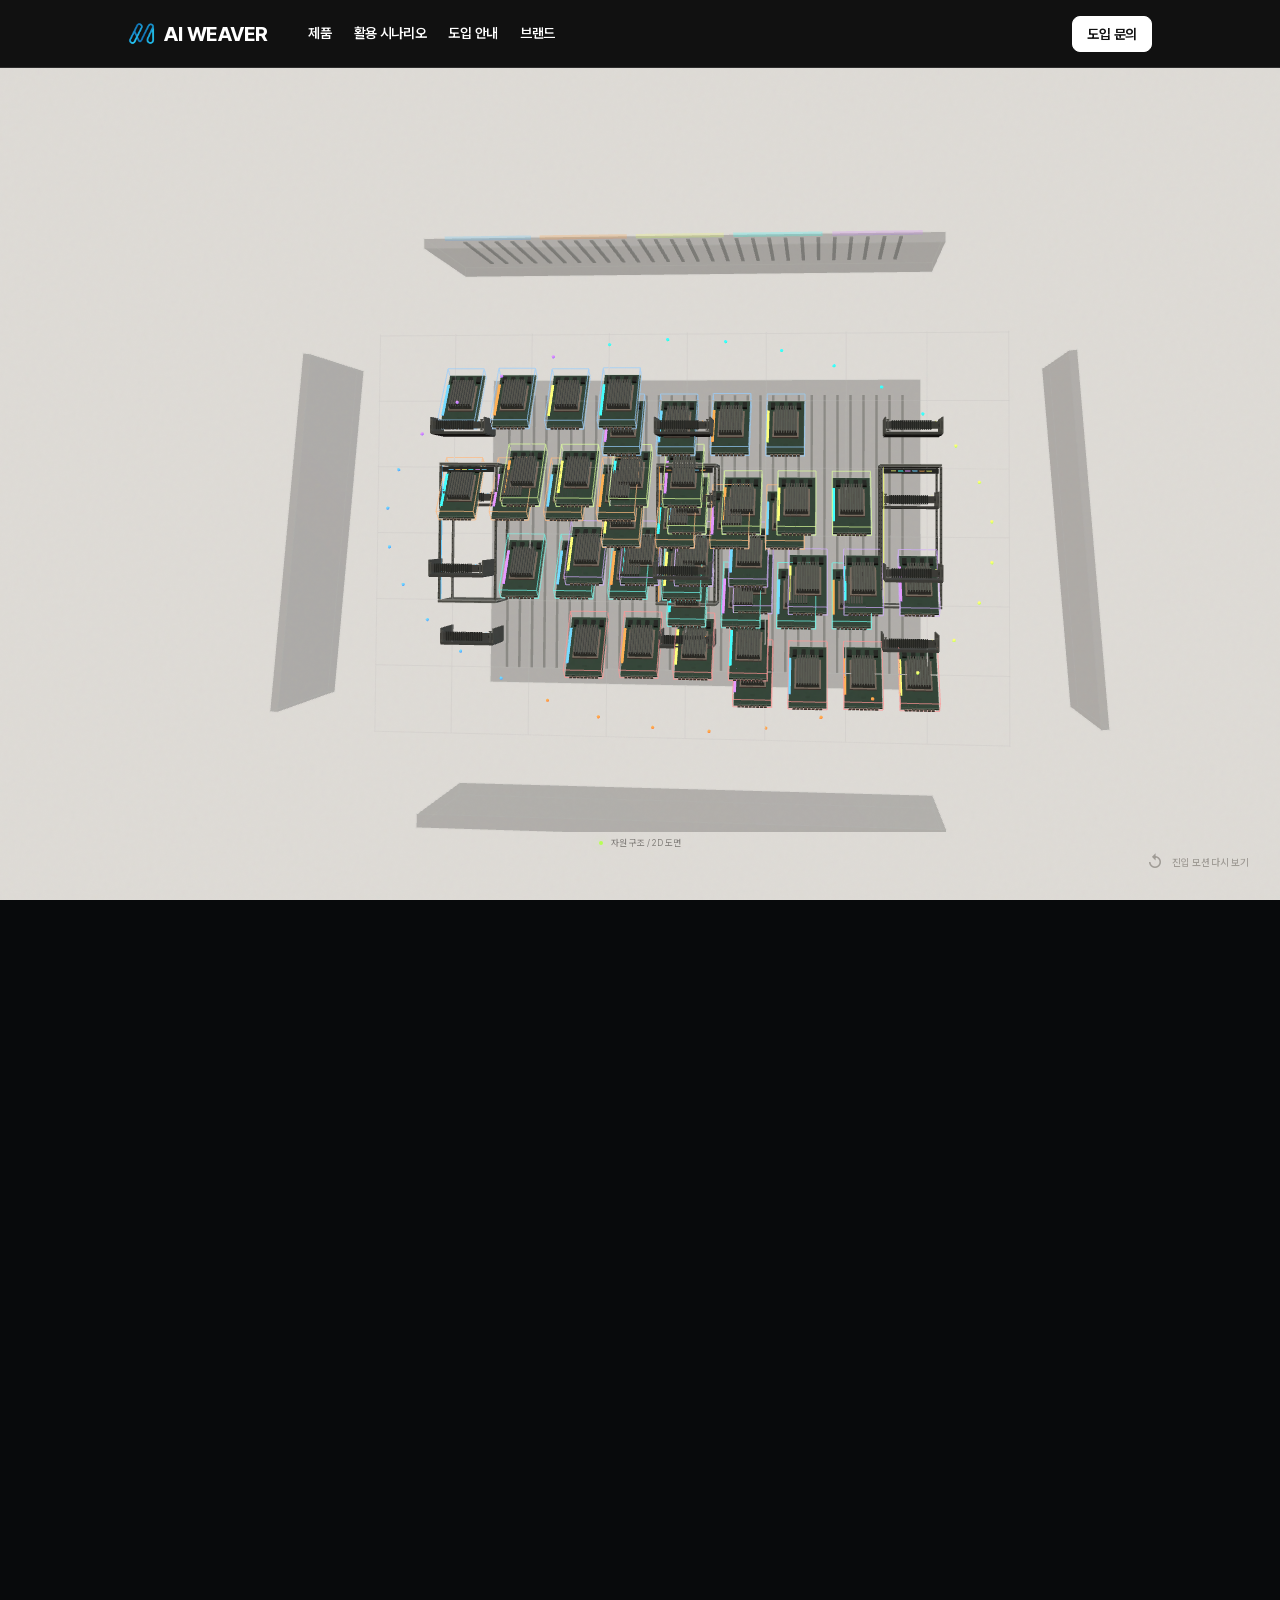
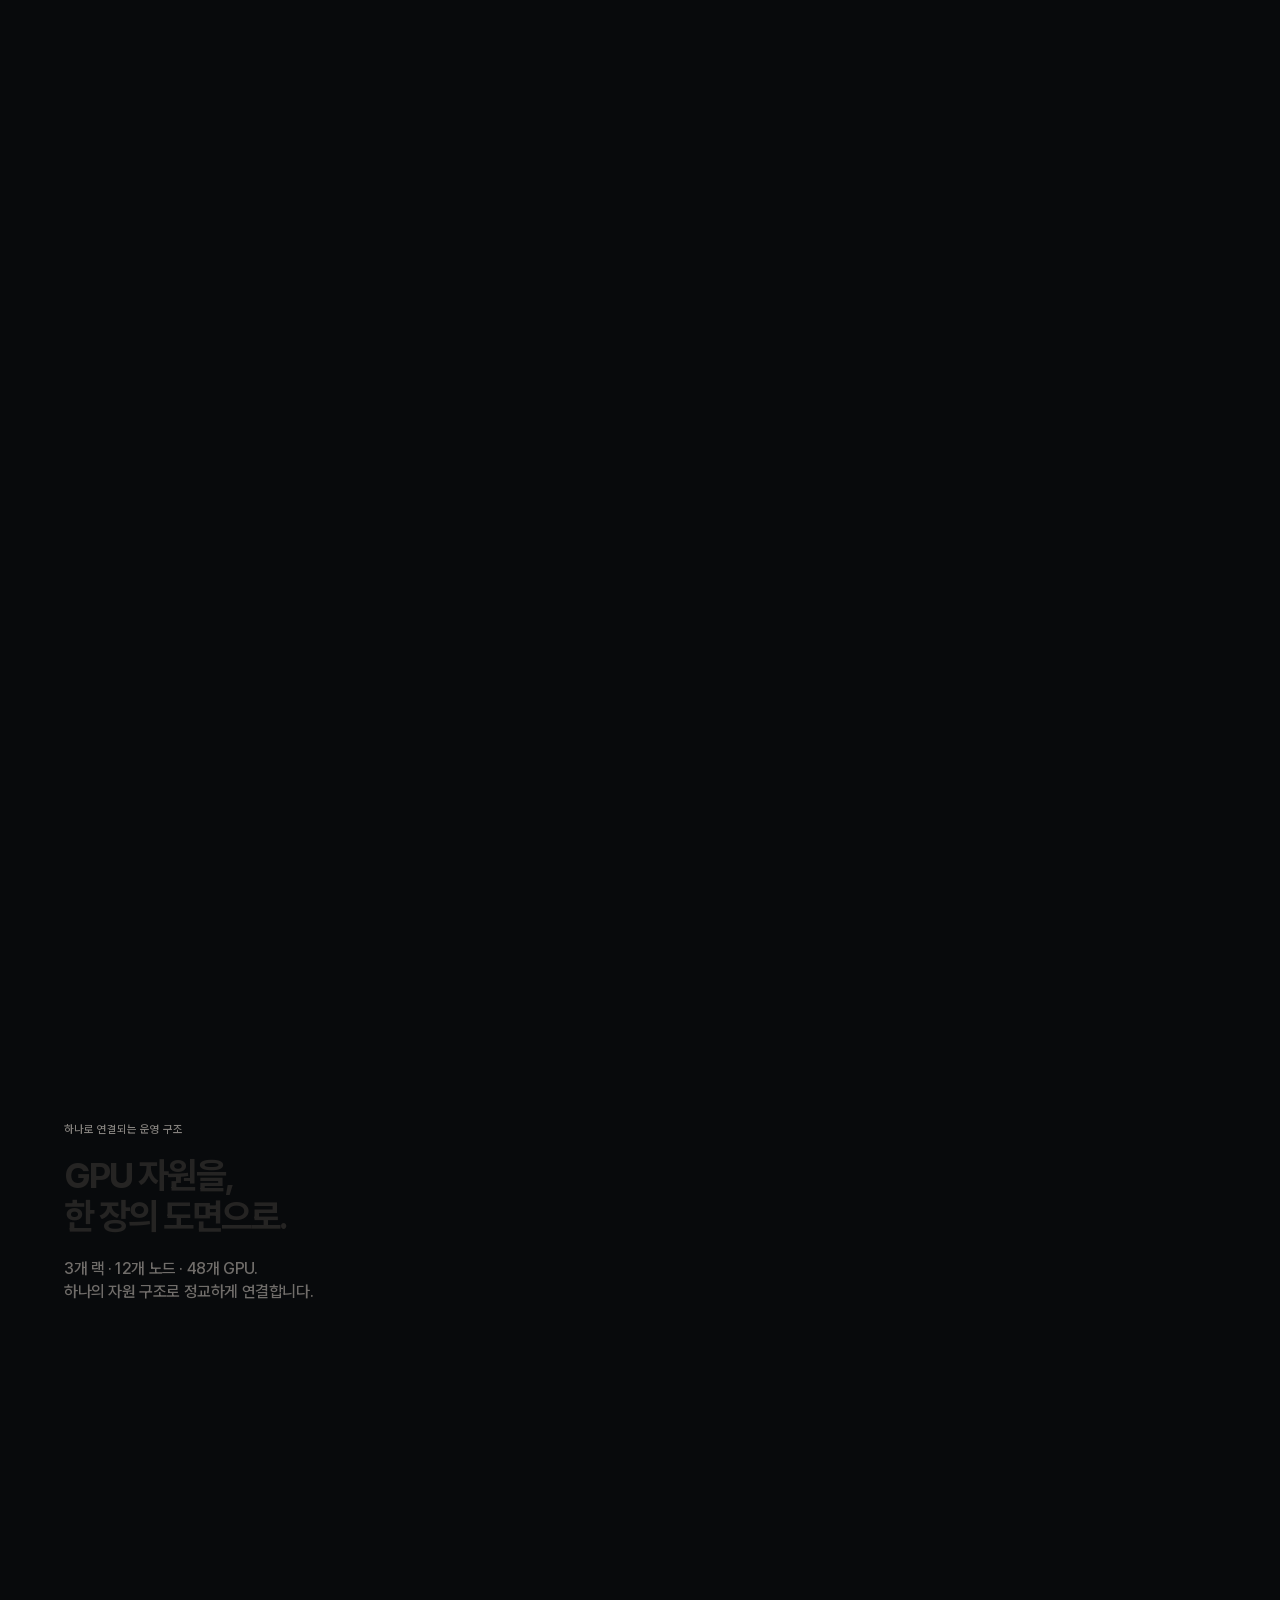
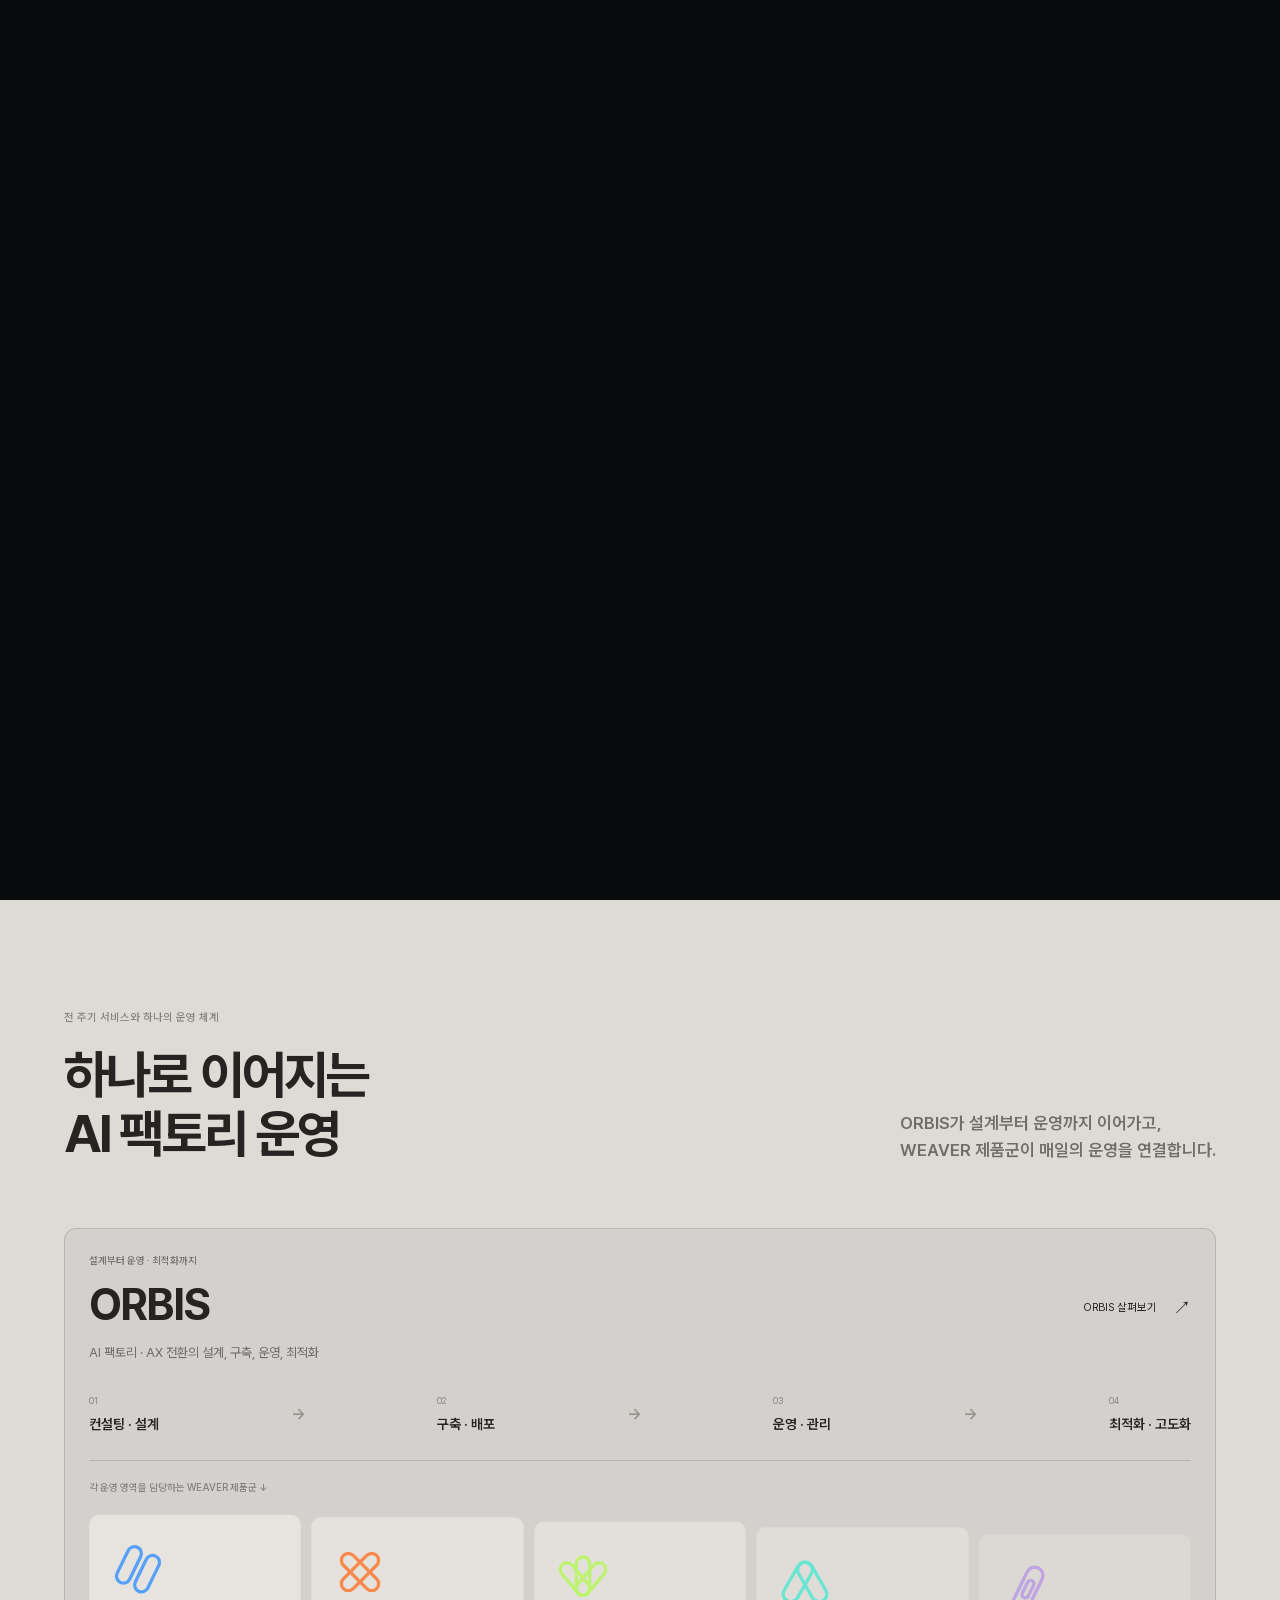
==== index.html @ bcd90579 "Add adoption guidance and site-wide navigation Add preparation questions, four adoption review stage" ====
<!doctype html>
<!-- SPDX-FileCopyrightText: 2026 MUST AI WEAVER contributors
     SPDX-License-Identifier: Apache-2.0 -->
<html lang="ko">
<head>
<meta charset="utf-8"><meta name="viewport" content="width=device-width,initial-scale=1">
<meta name="theme-color" content="#252423">
<title>AI WEAVER — AI 팩토리의 운영을 하나로</title>
<meta name="description" content="랙에서 GPU까지. ORBIS의 전 주기 서비스와 자원, 관제, 비용, 자동화, 보안을 연결하는 AI WEAVER의 인터랙티브 콘셉트.">
<link rel="icon" href="[data-uri]" type="image/svg+xml">

<style>
/* SPDX-FileCopyrightText: 2026 MUST AI WEAVER contributors
 * SPDX-License-Identifier: Apache-2.0 */
@font-face{font-family:Pretendard;src:url([data-uri]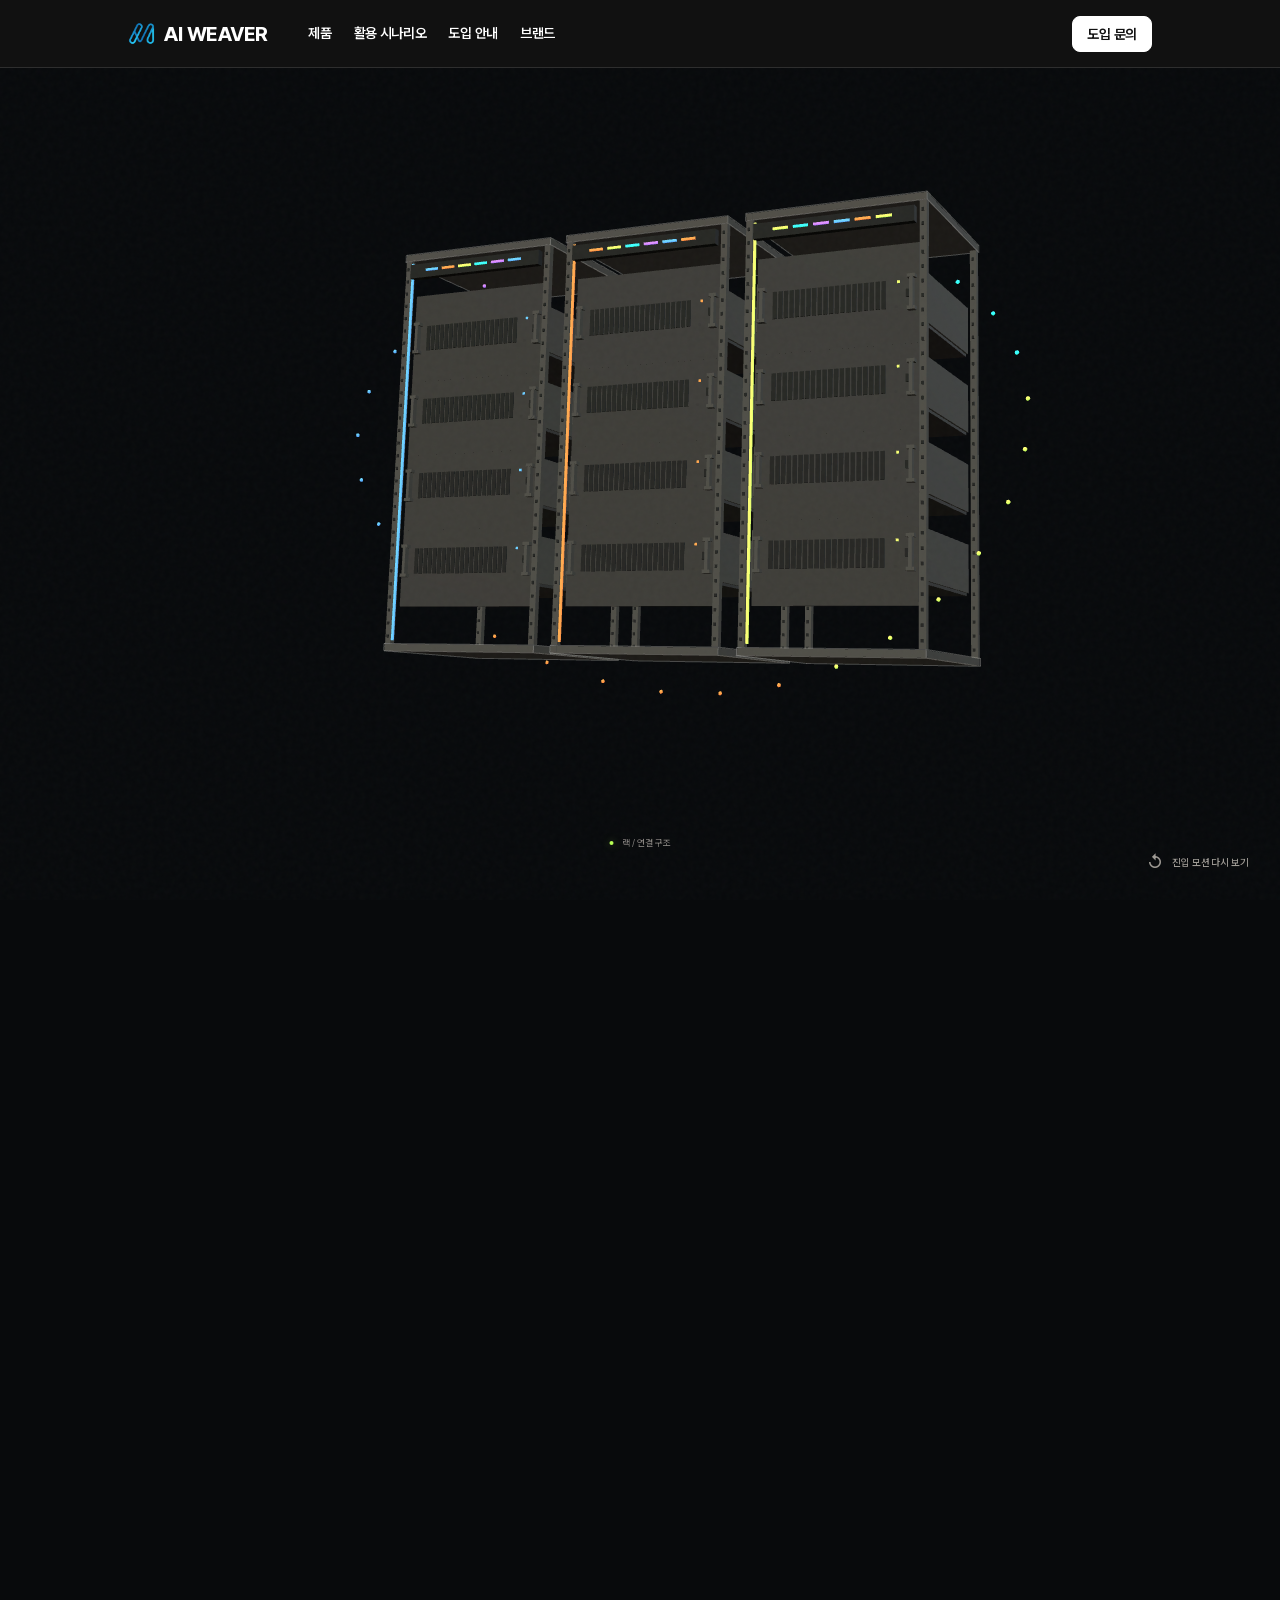
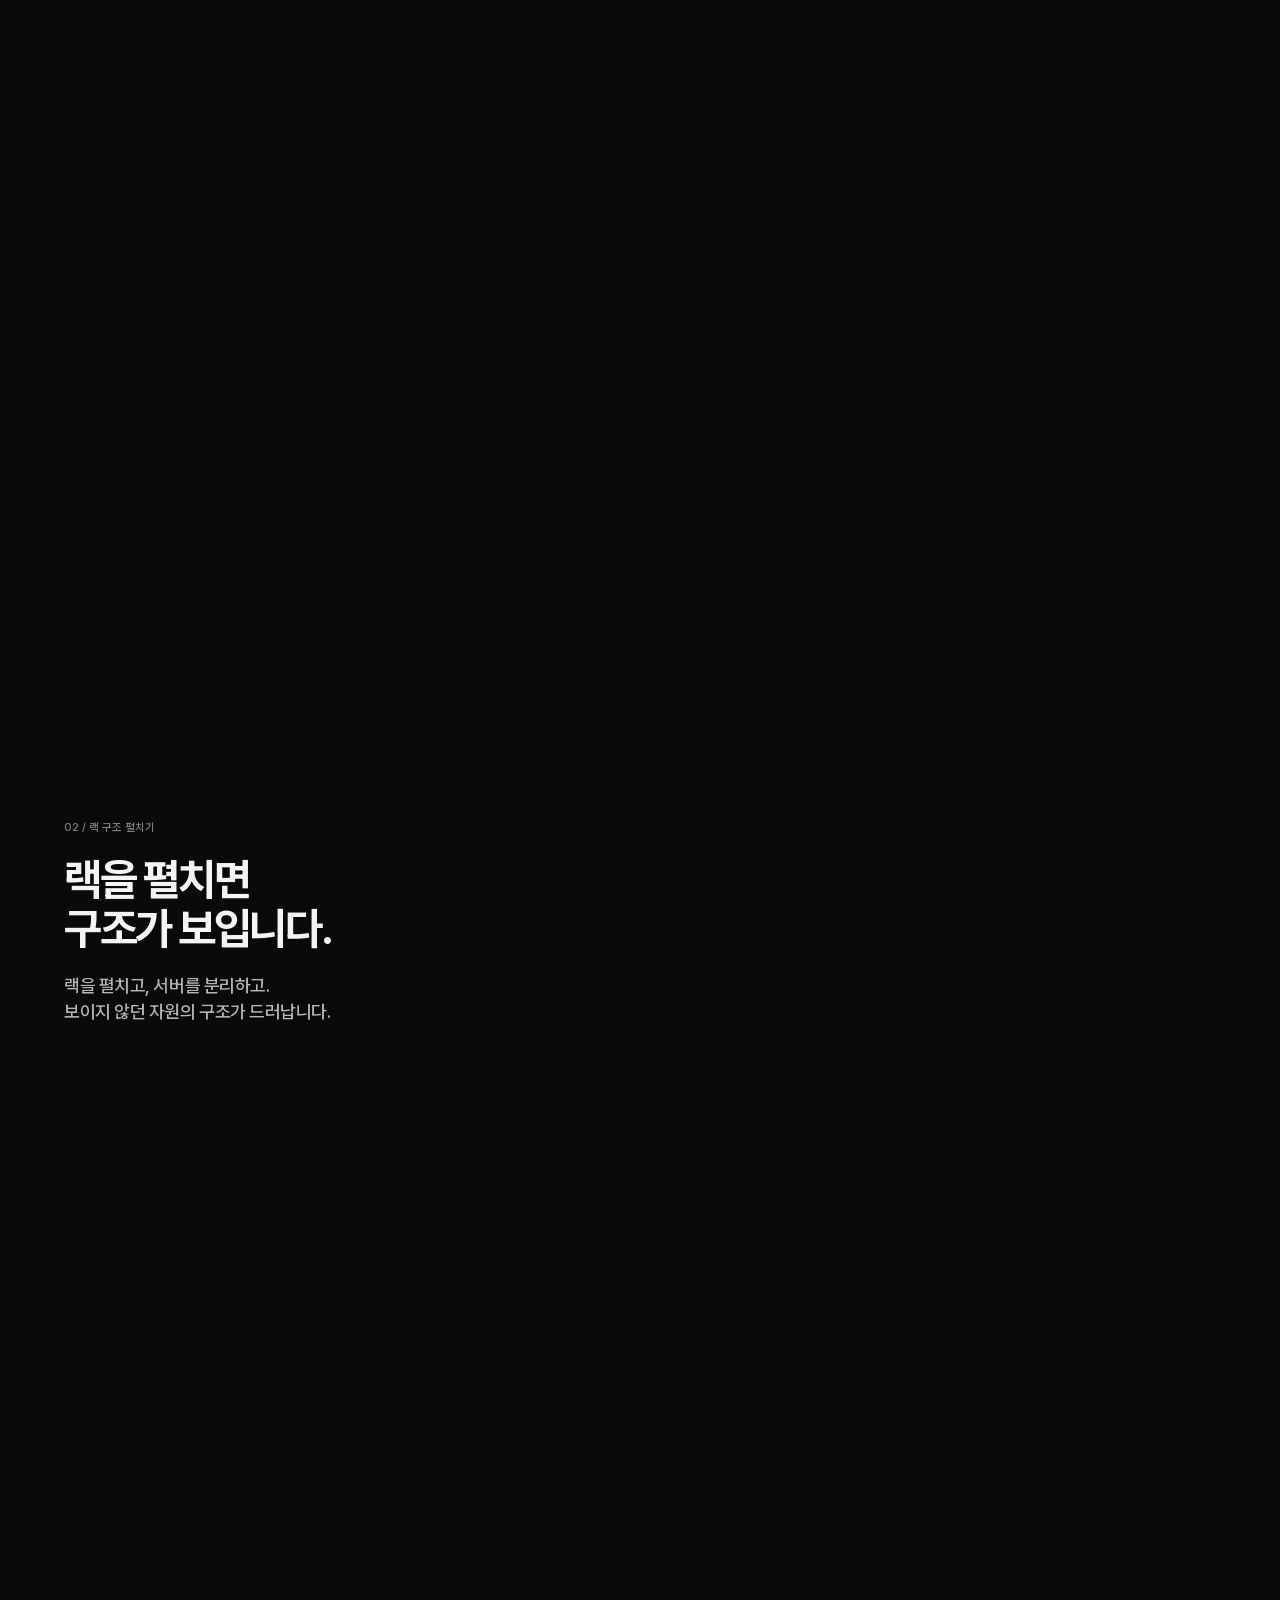
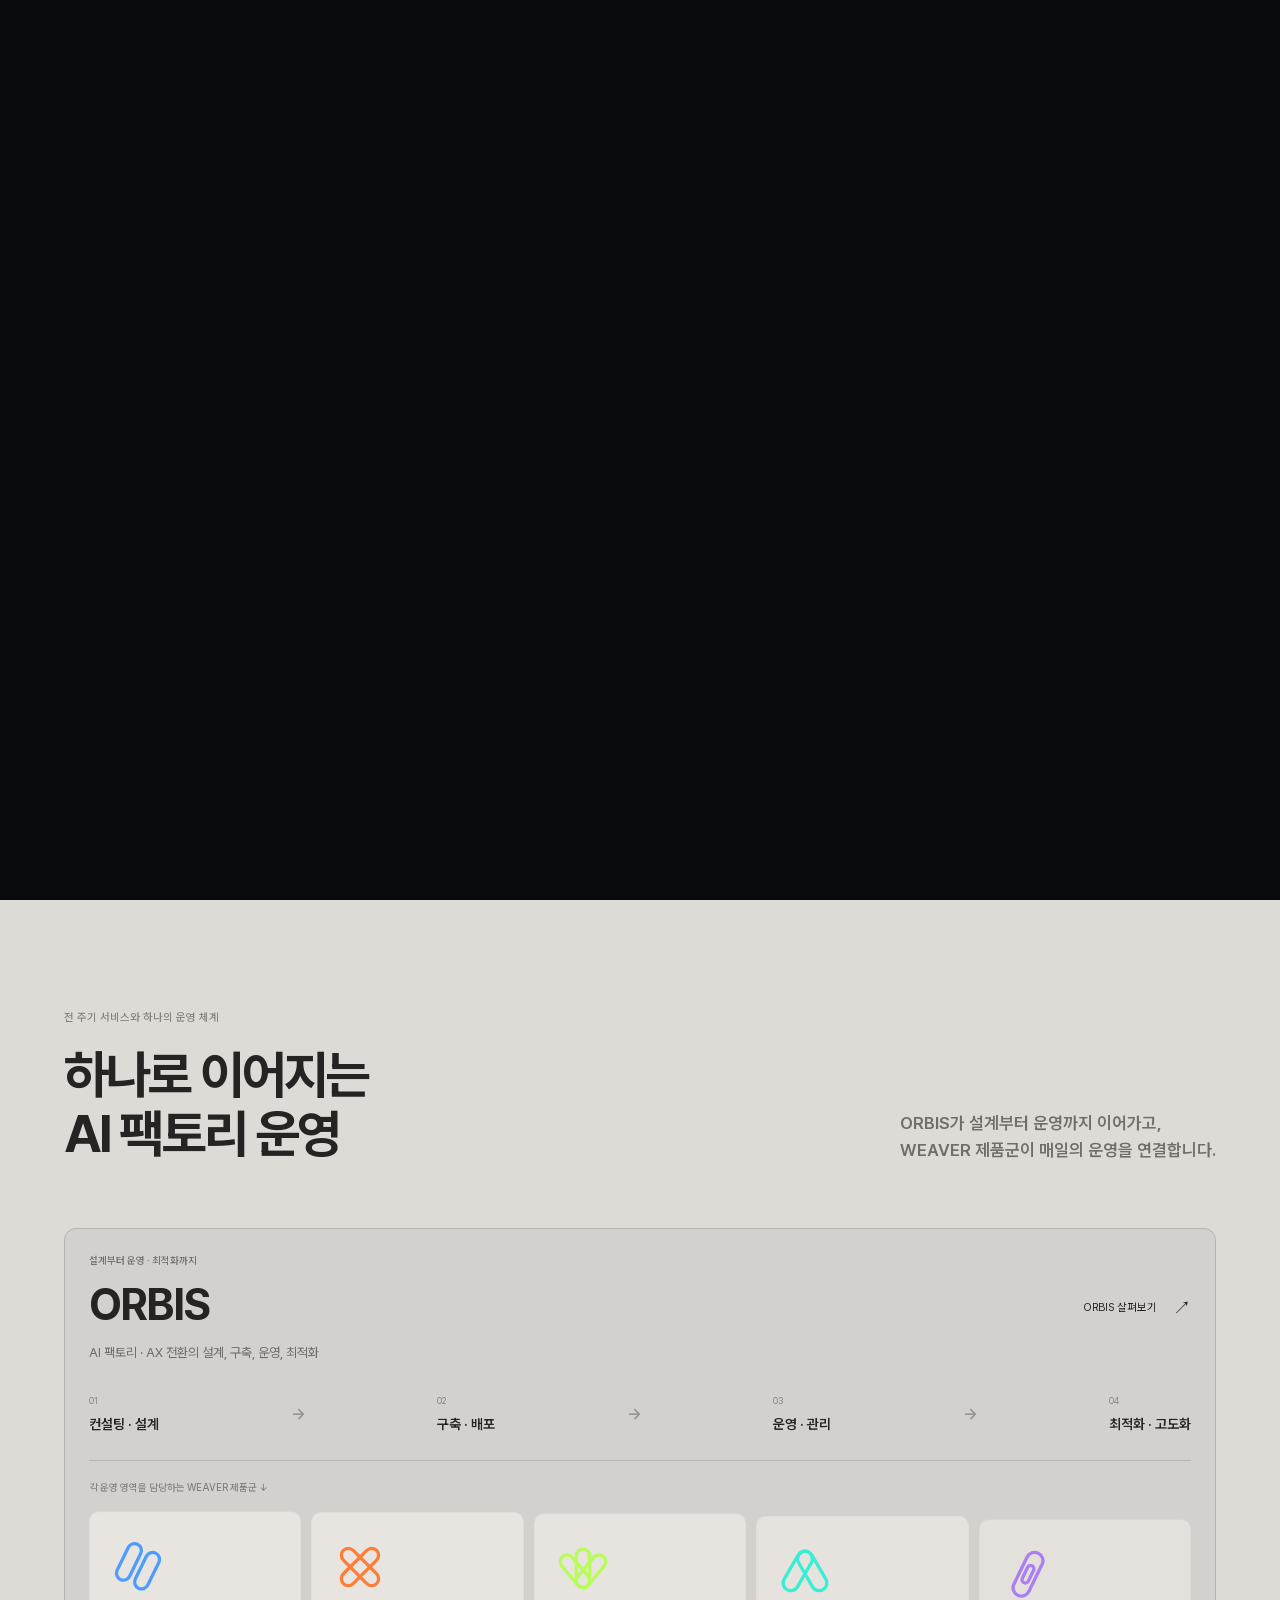
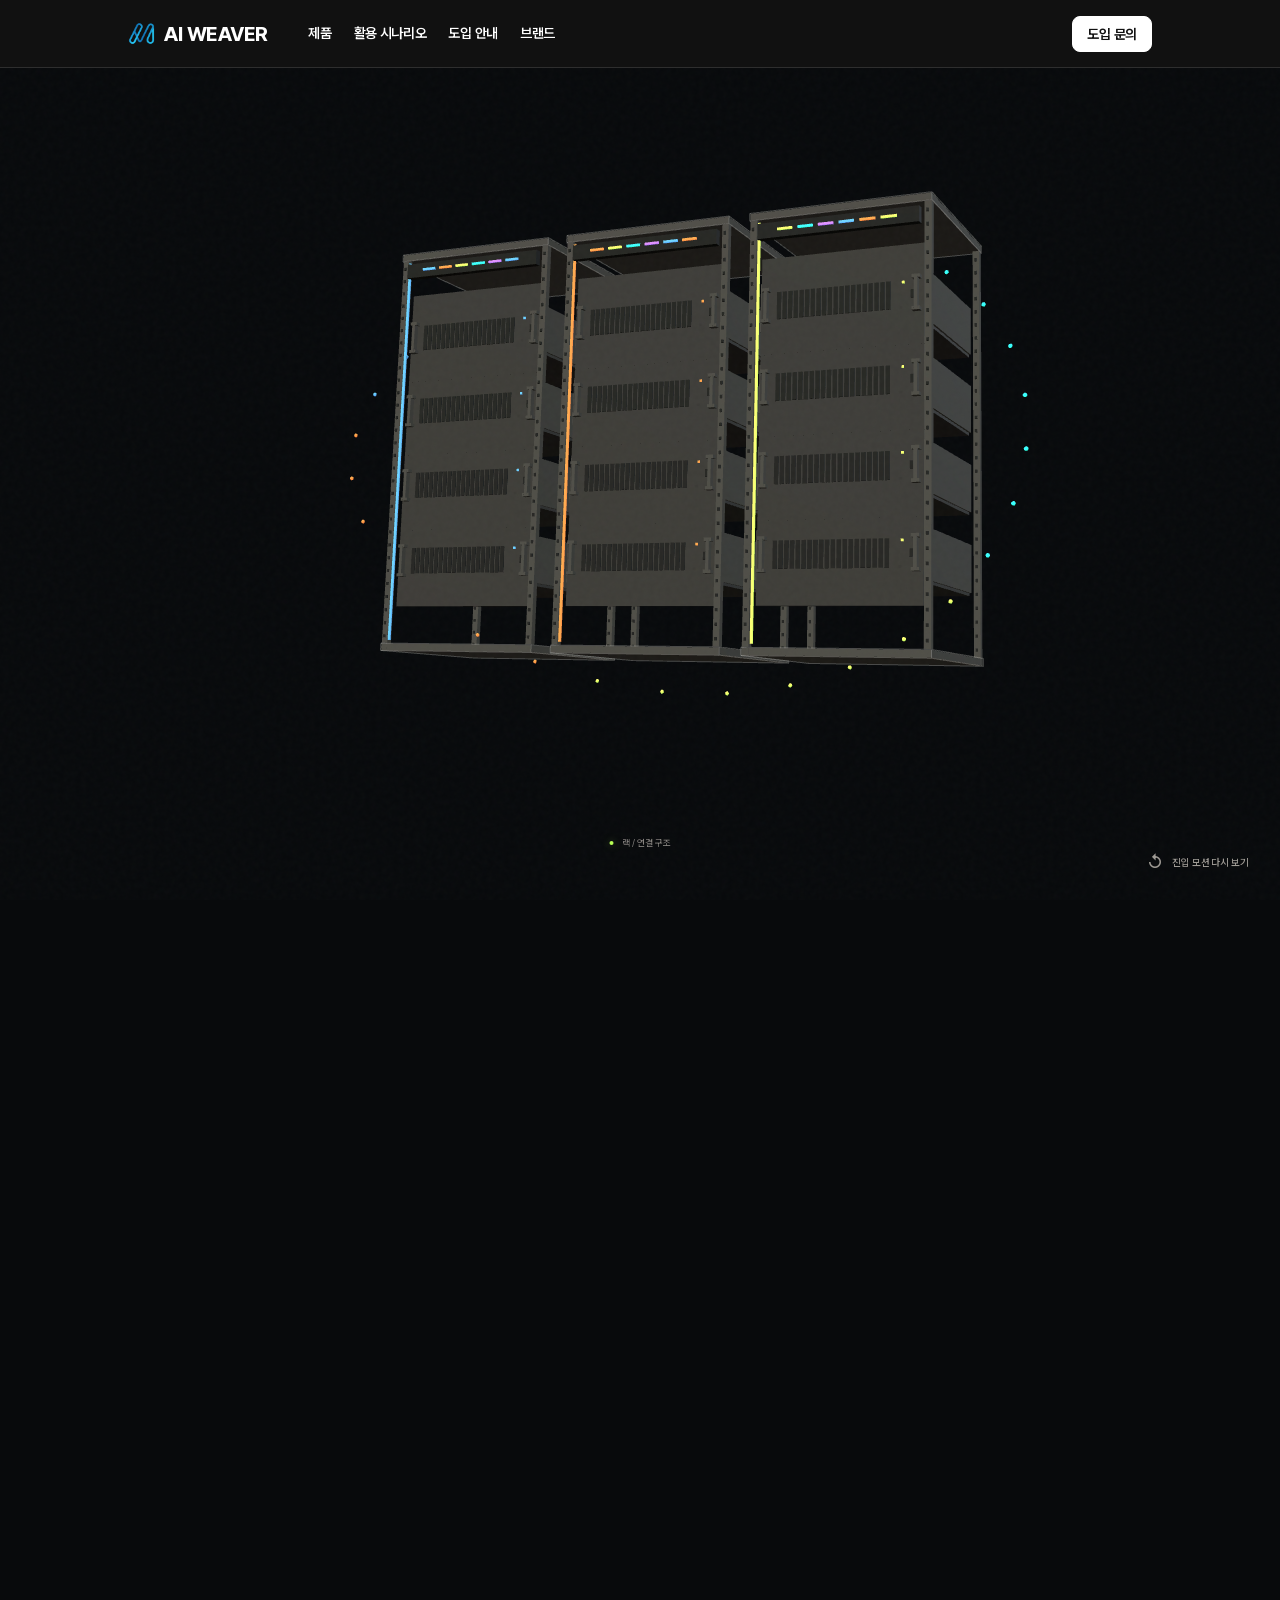
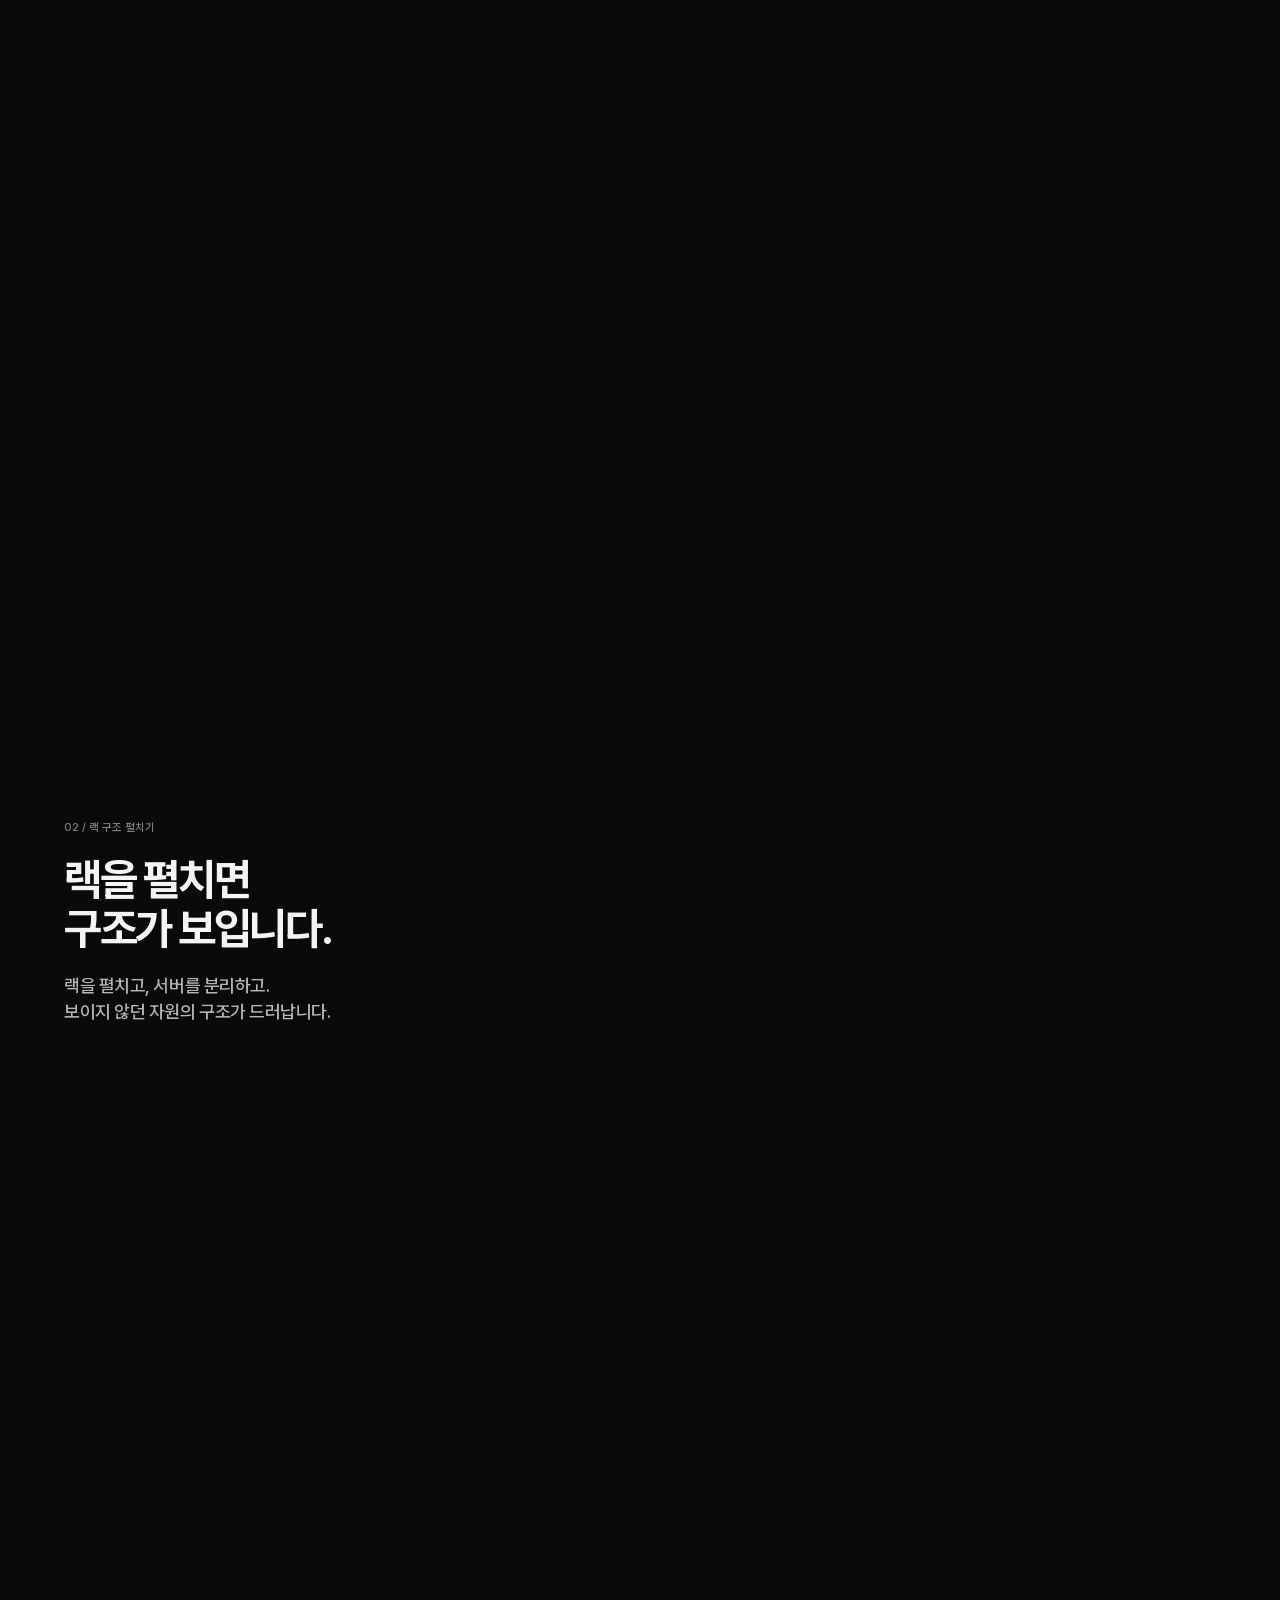
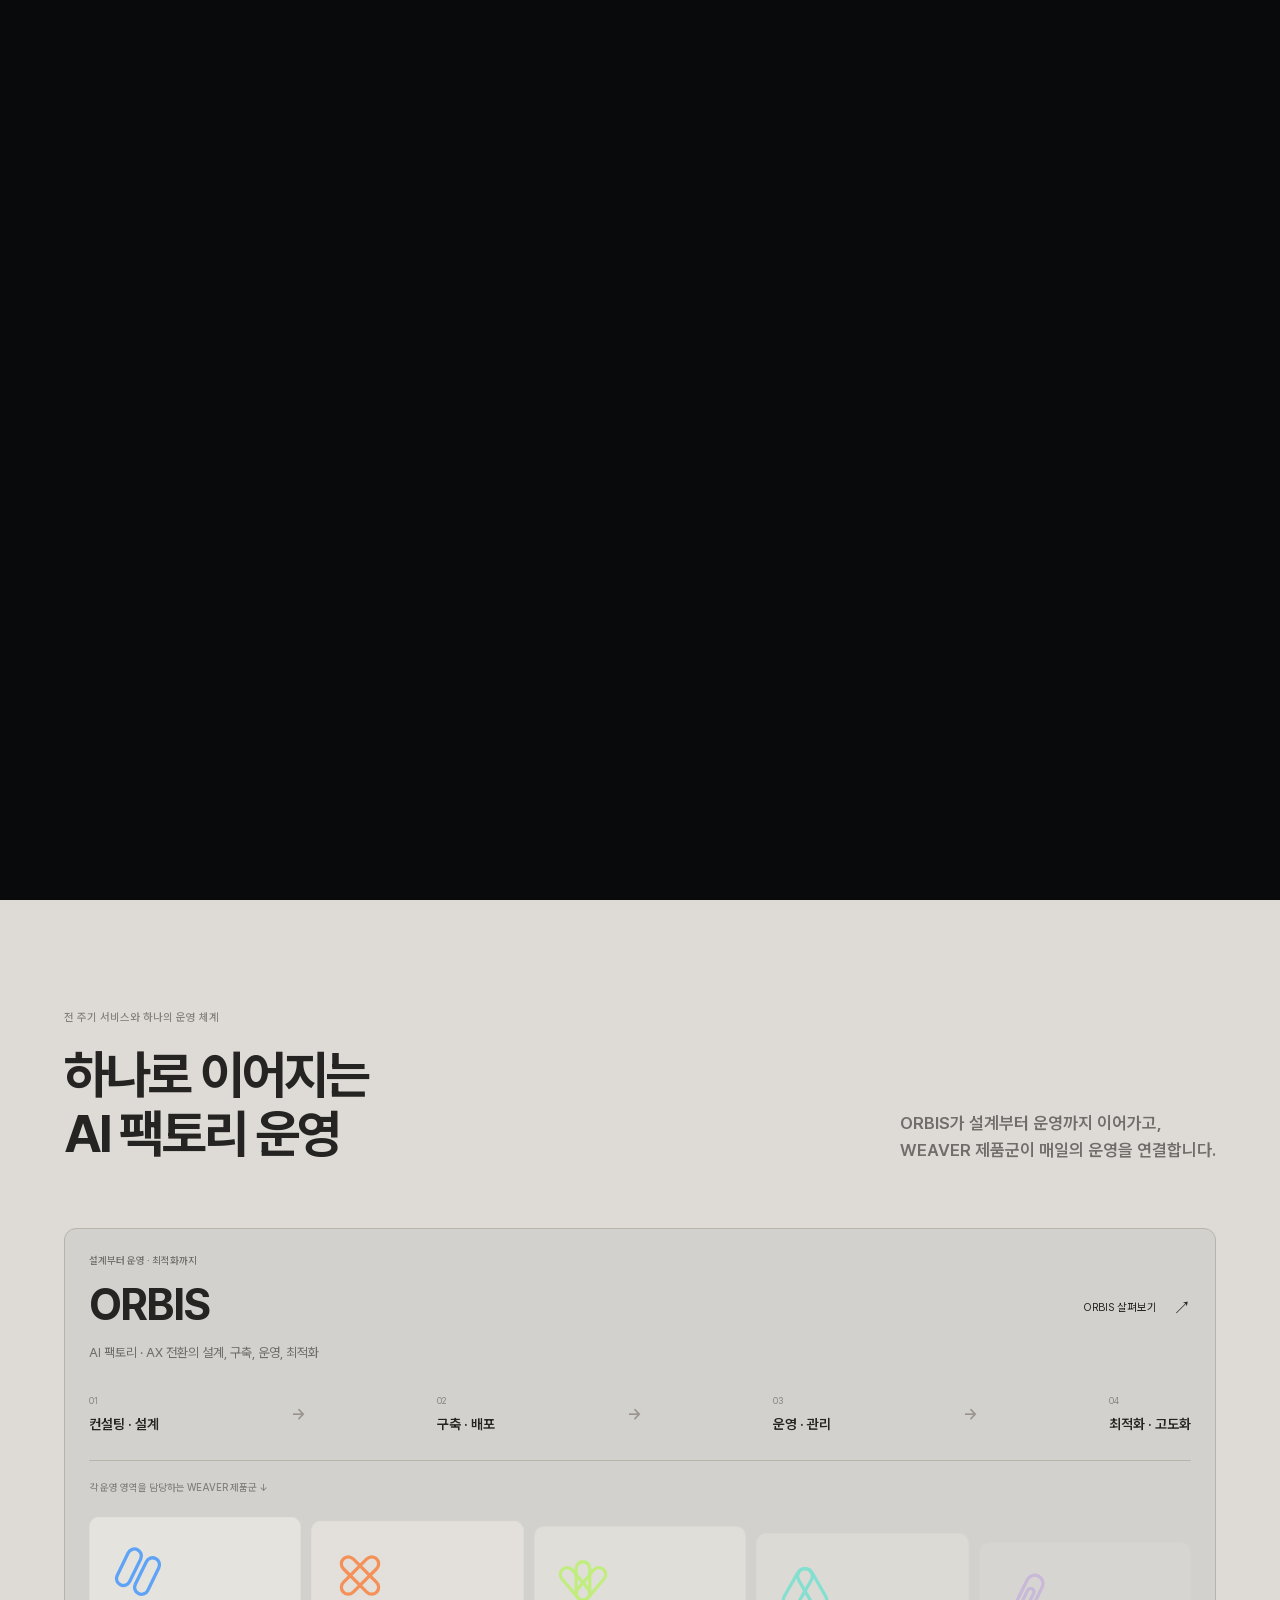
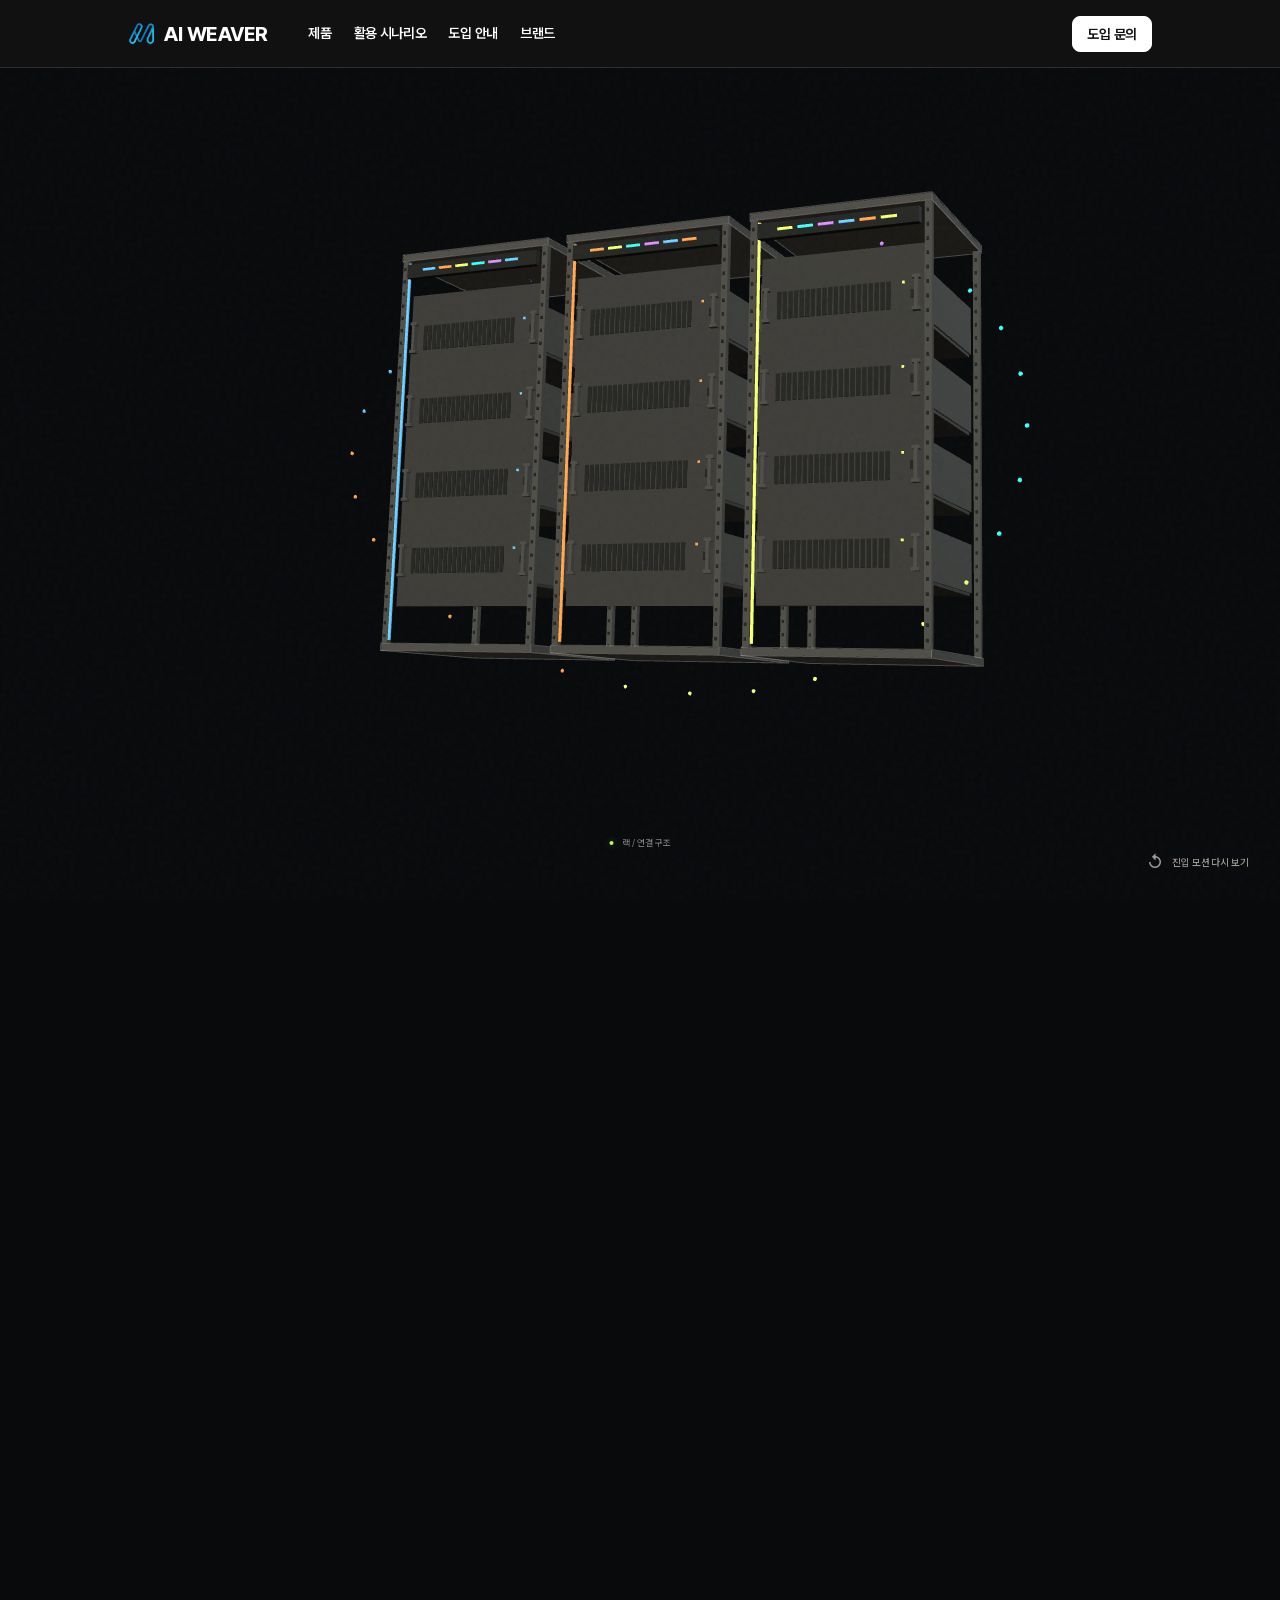
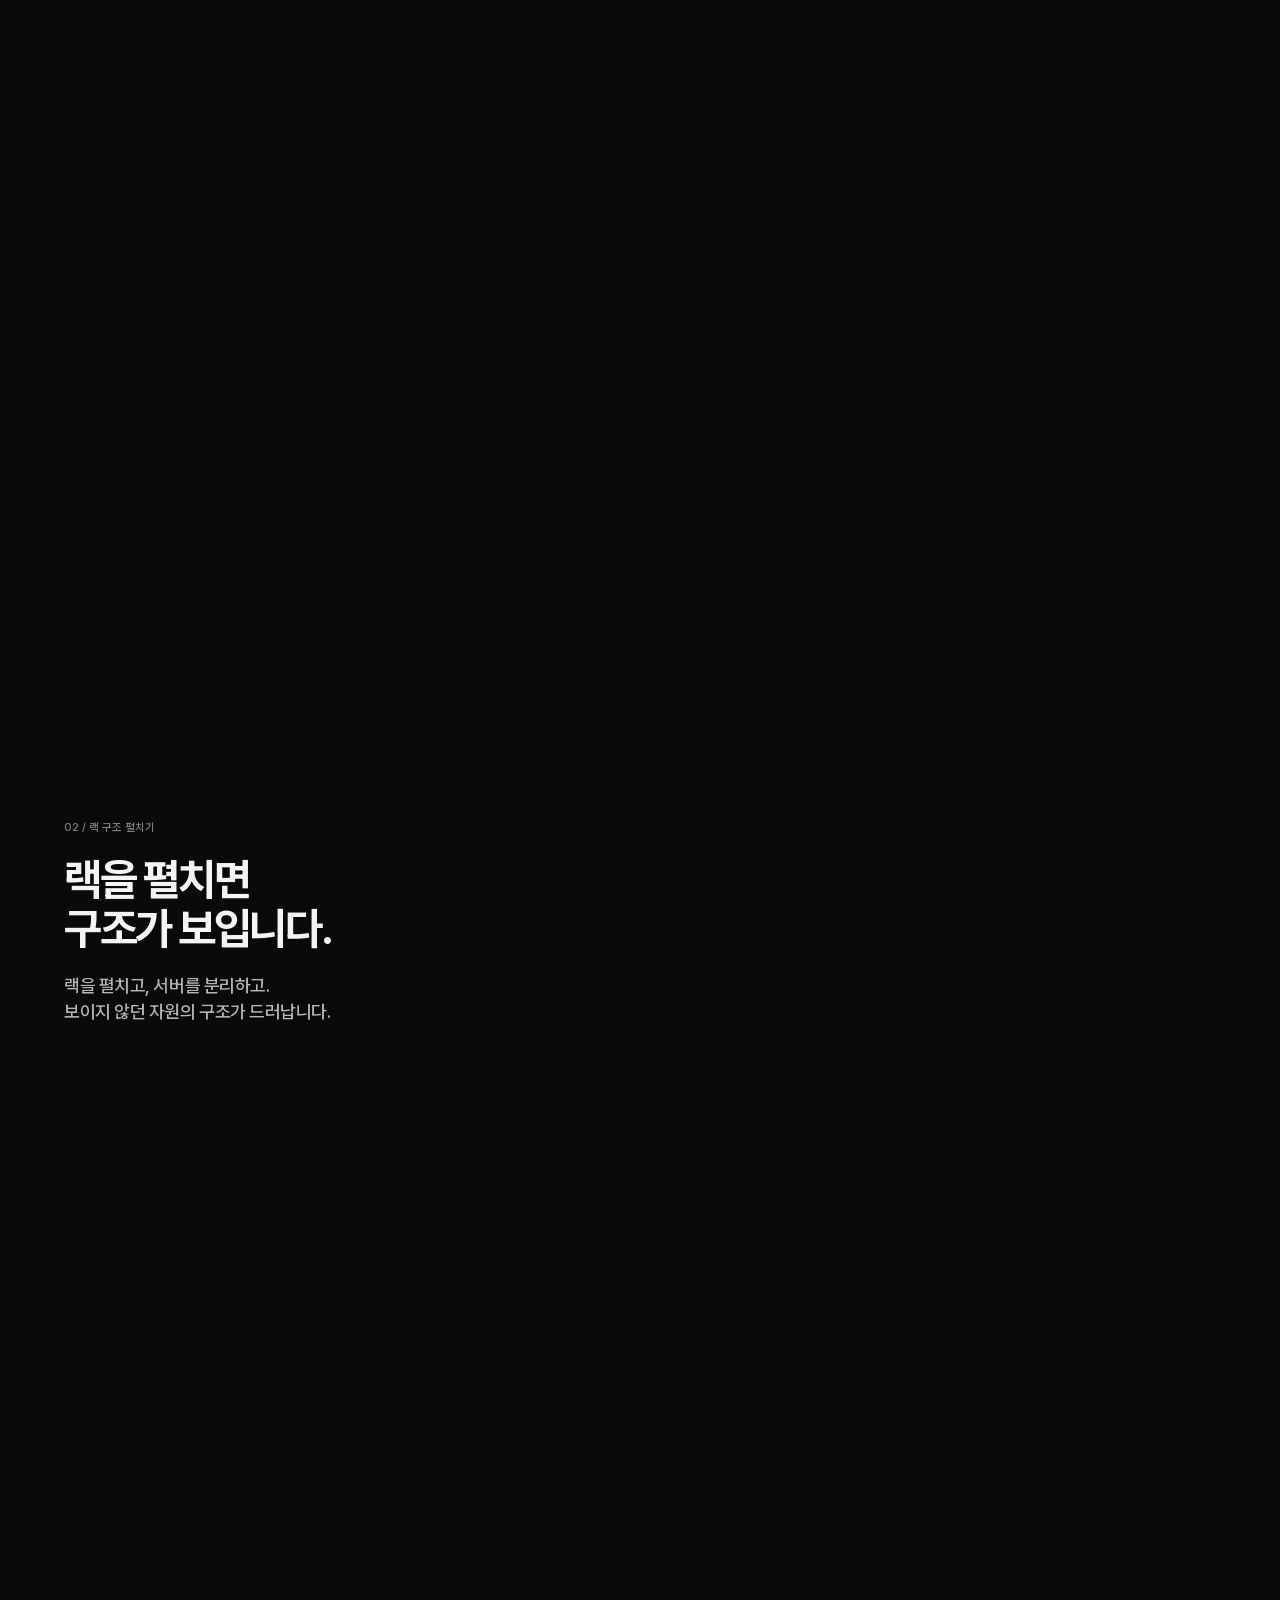
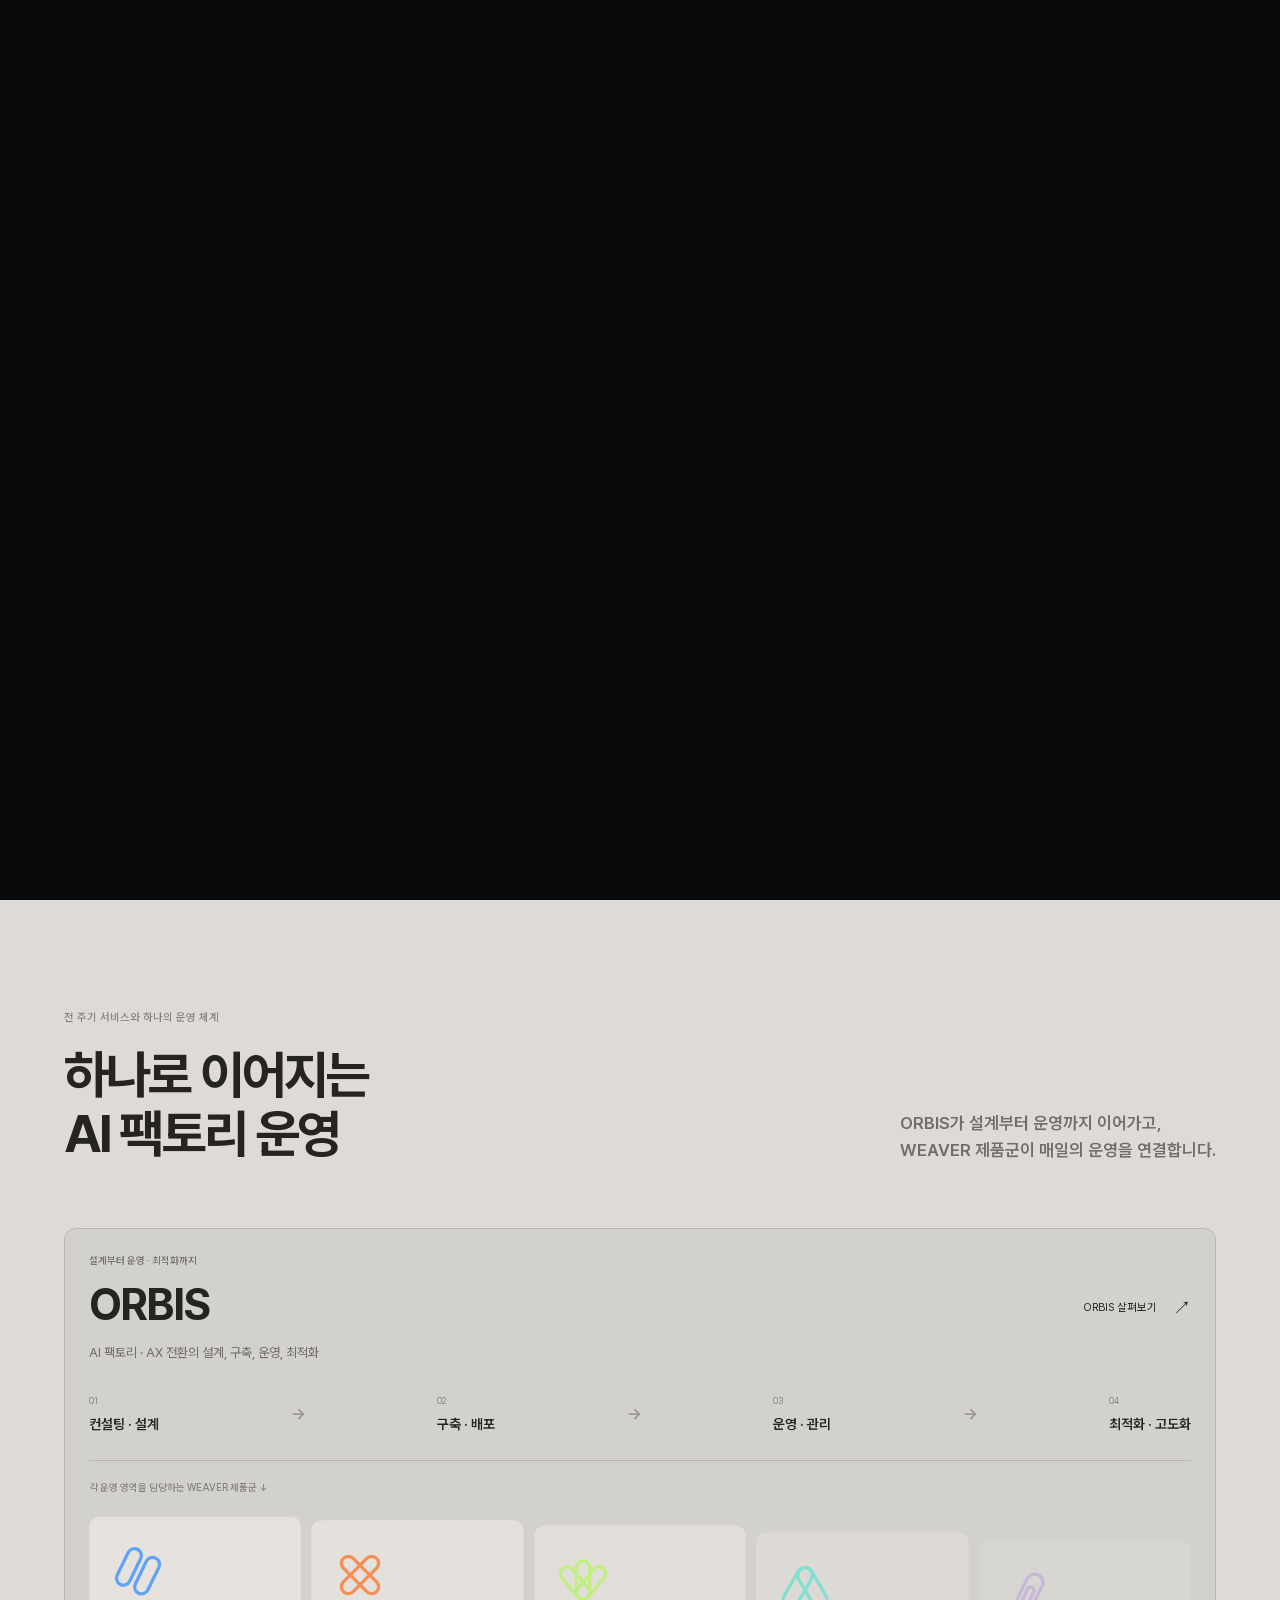
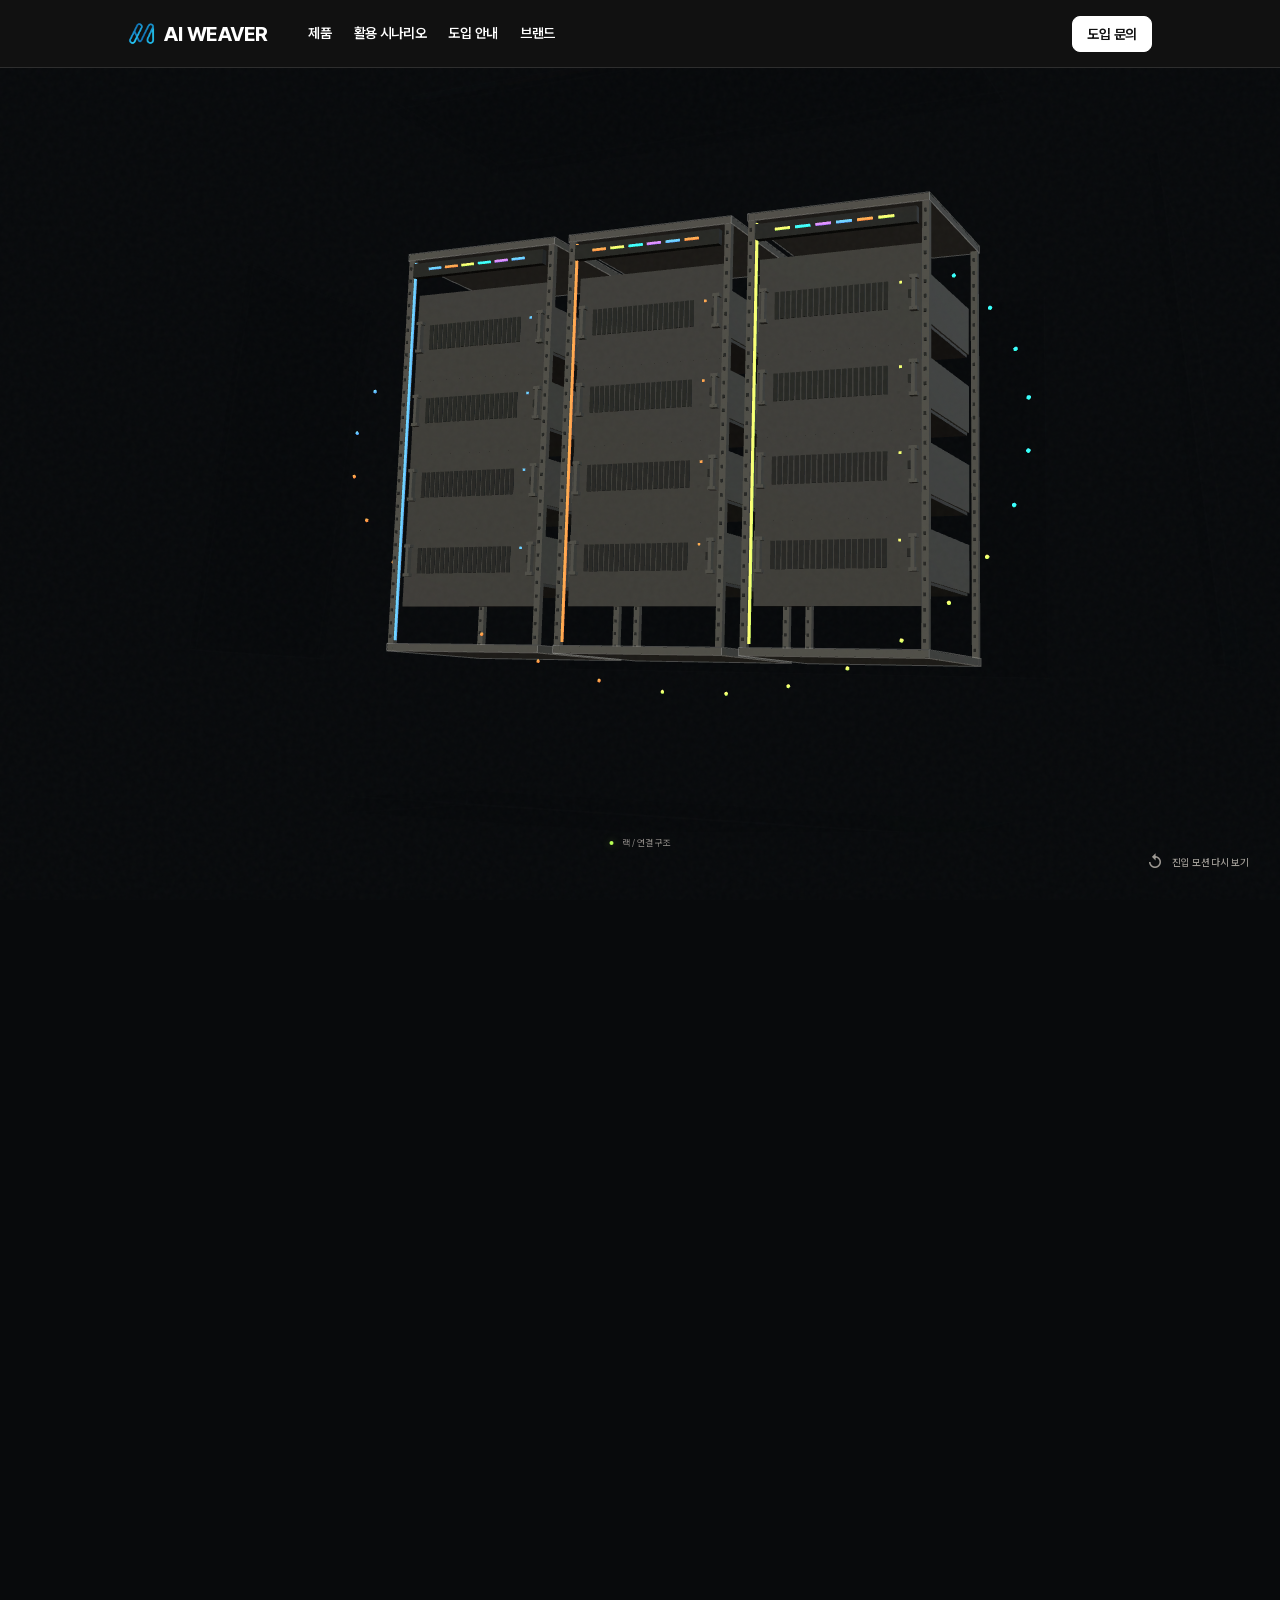
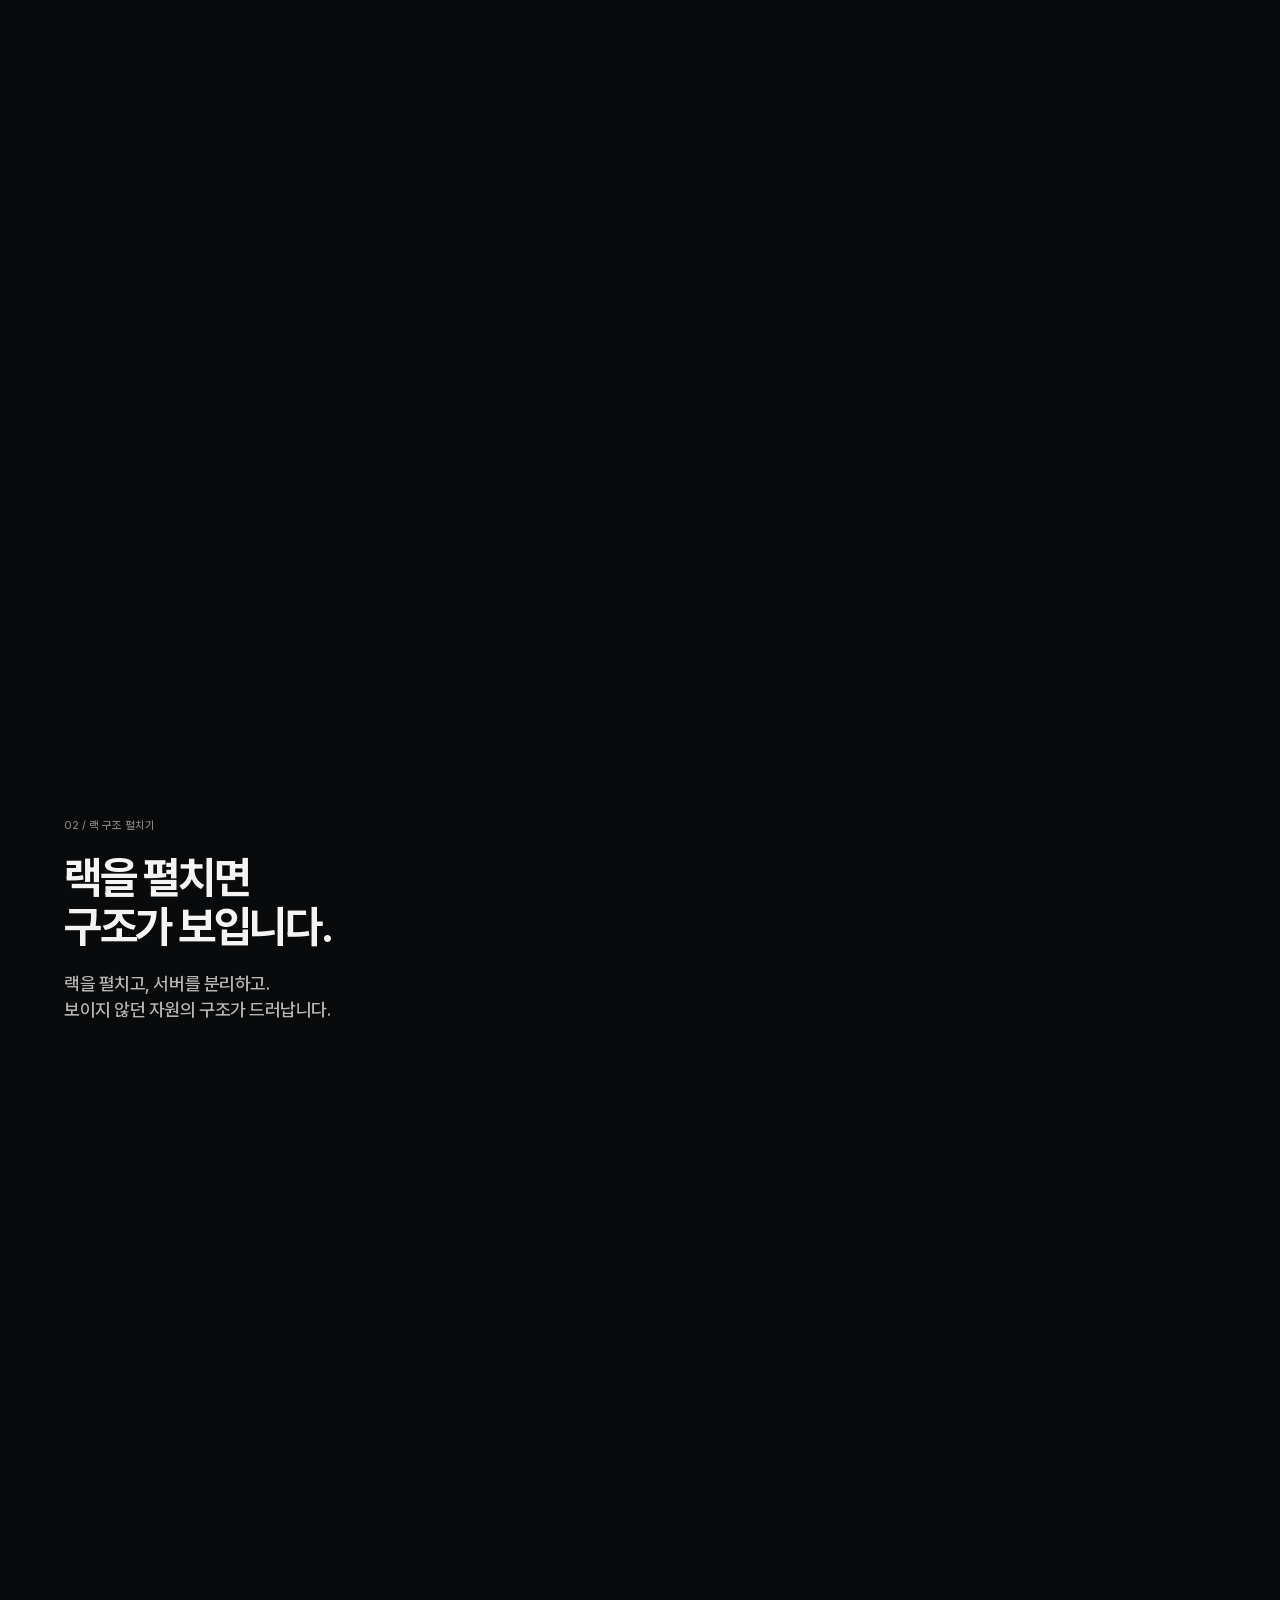
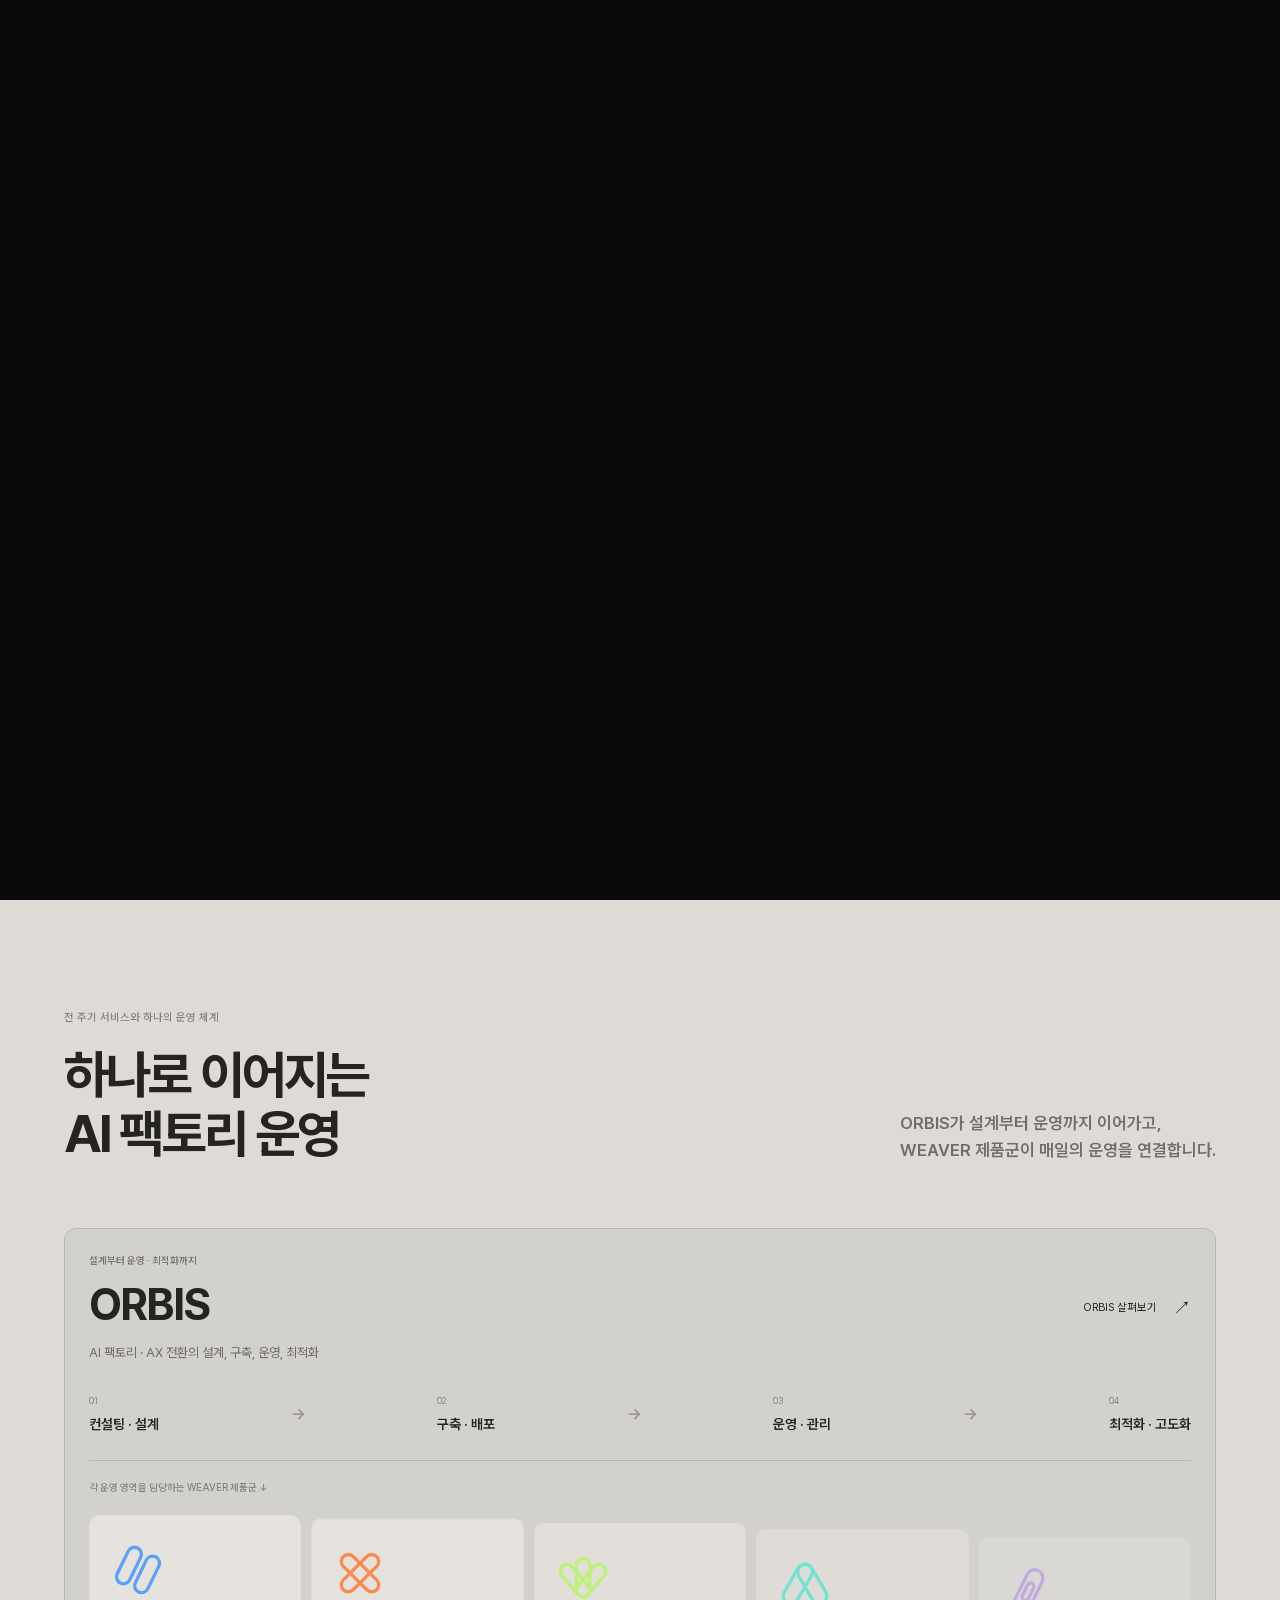
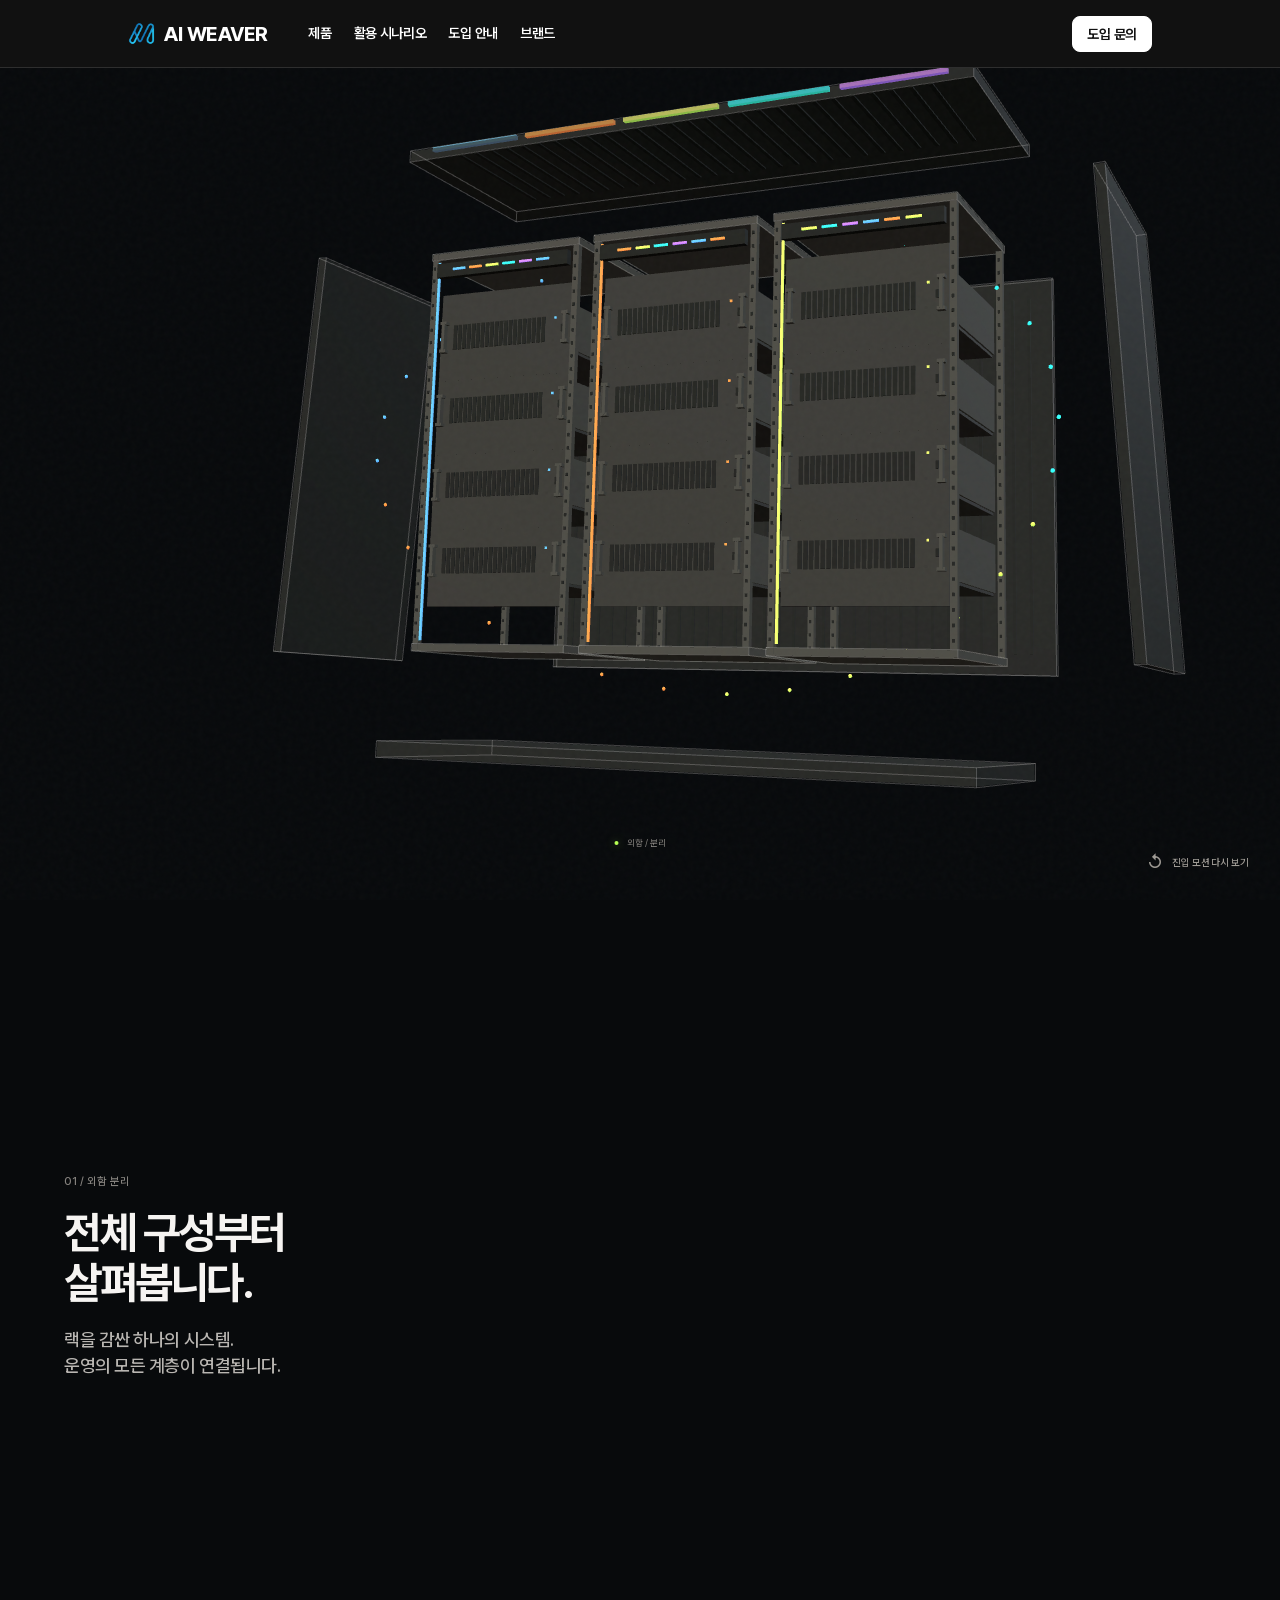
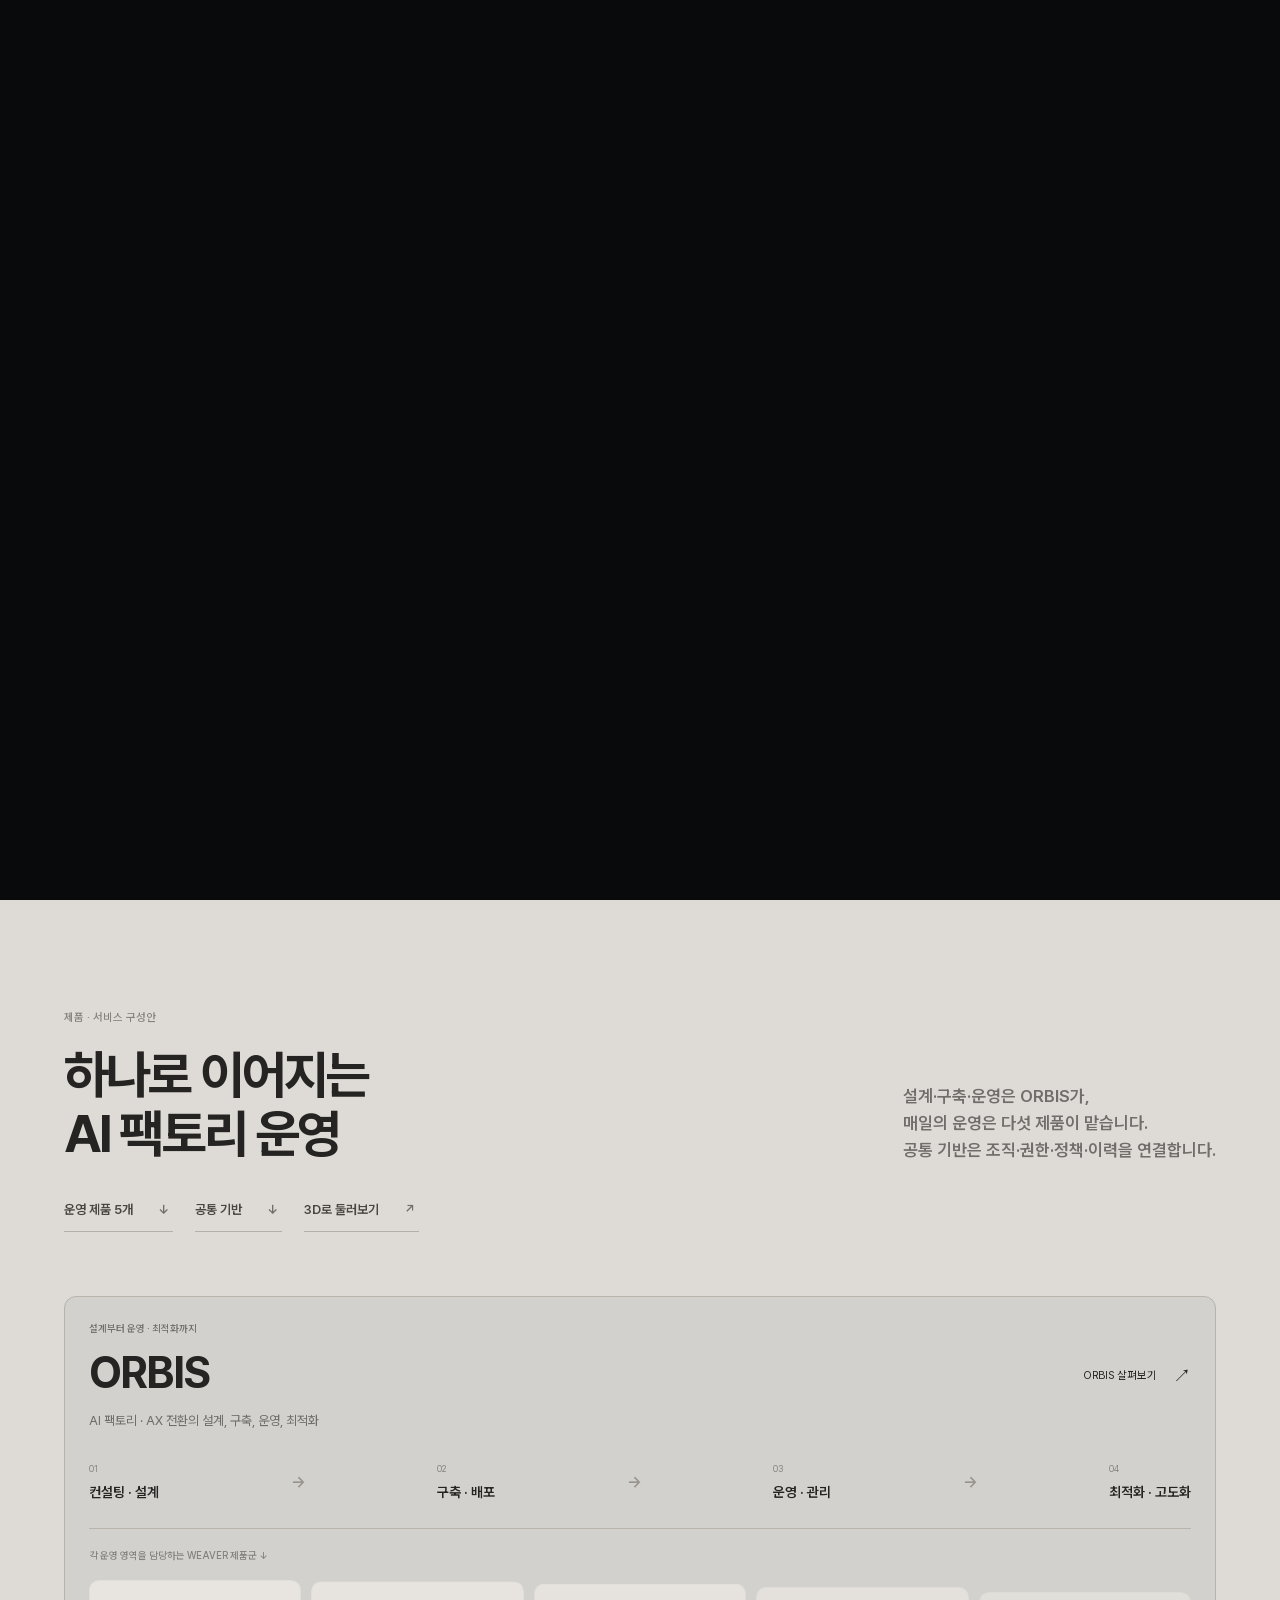
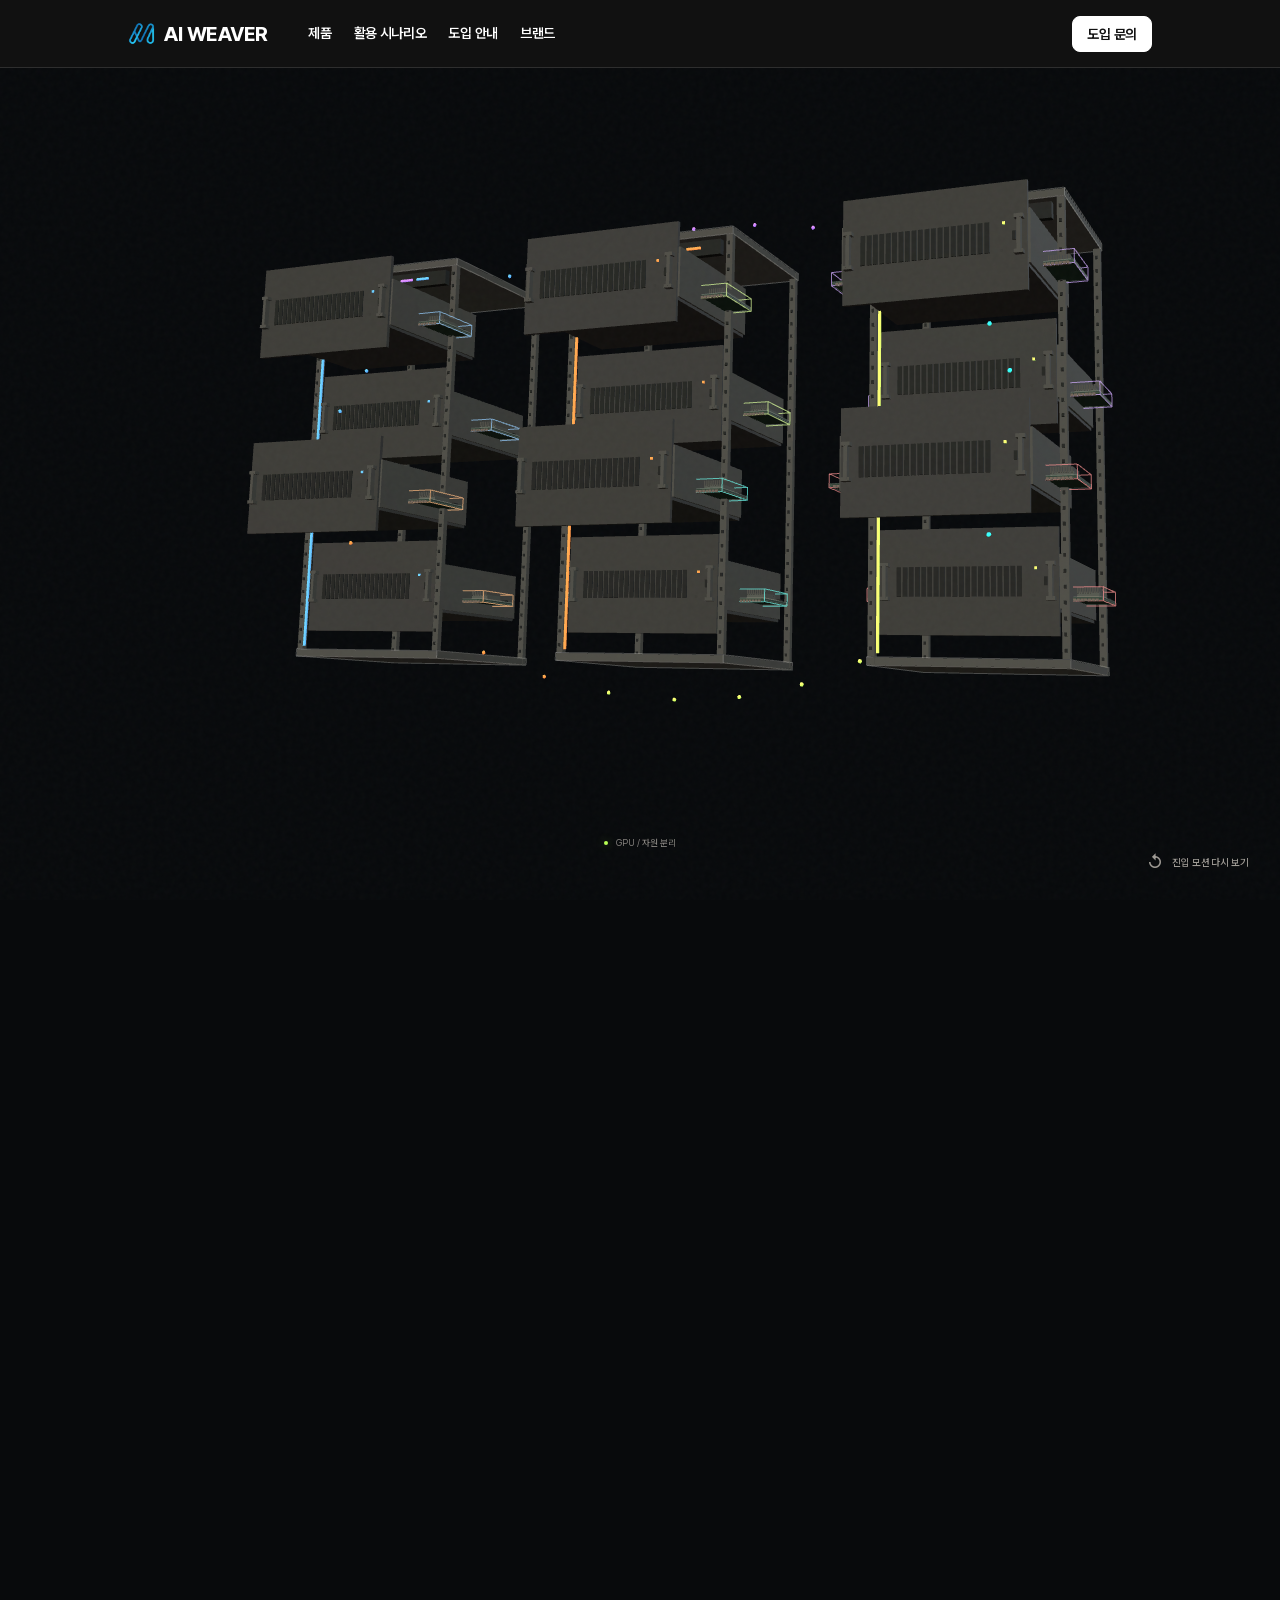
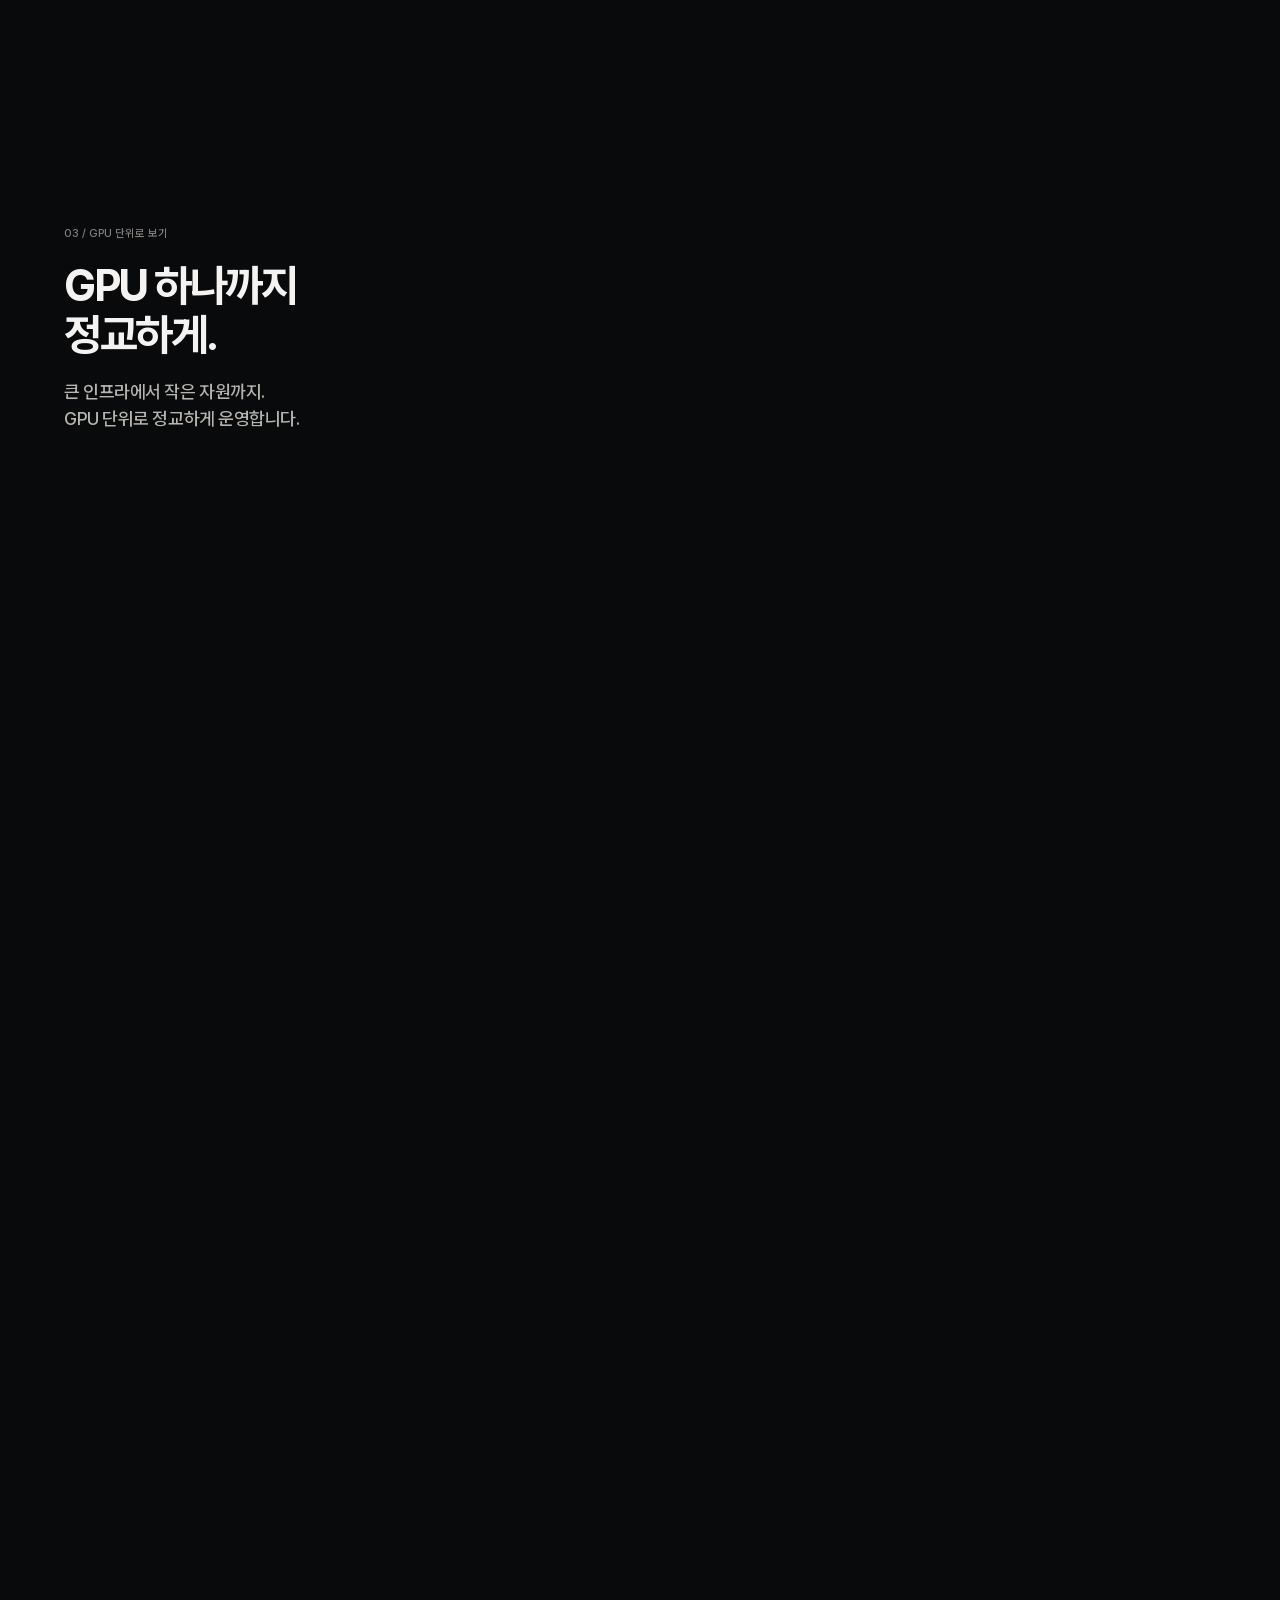
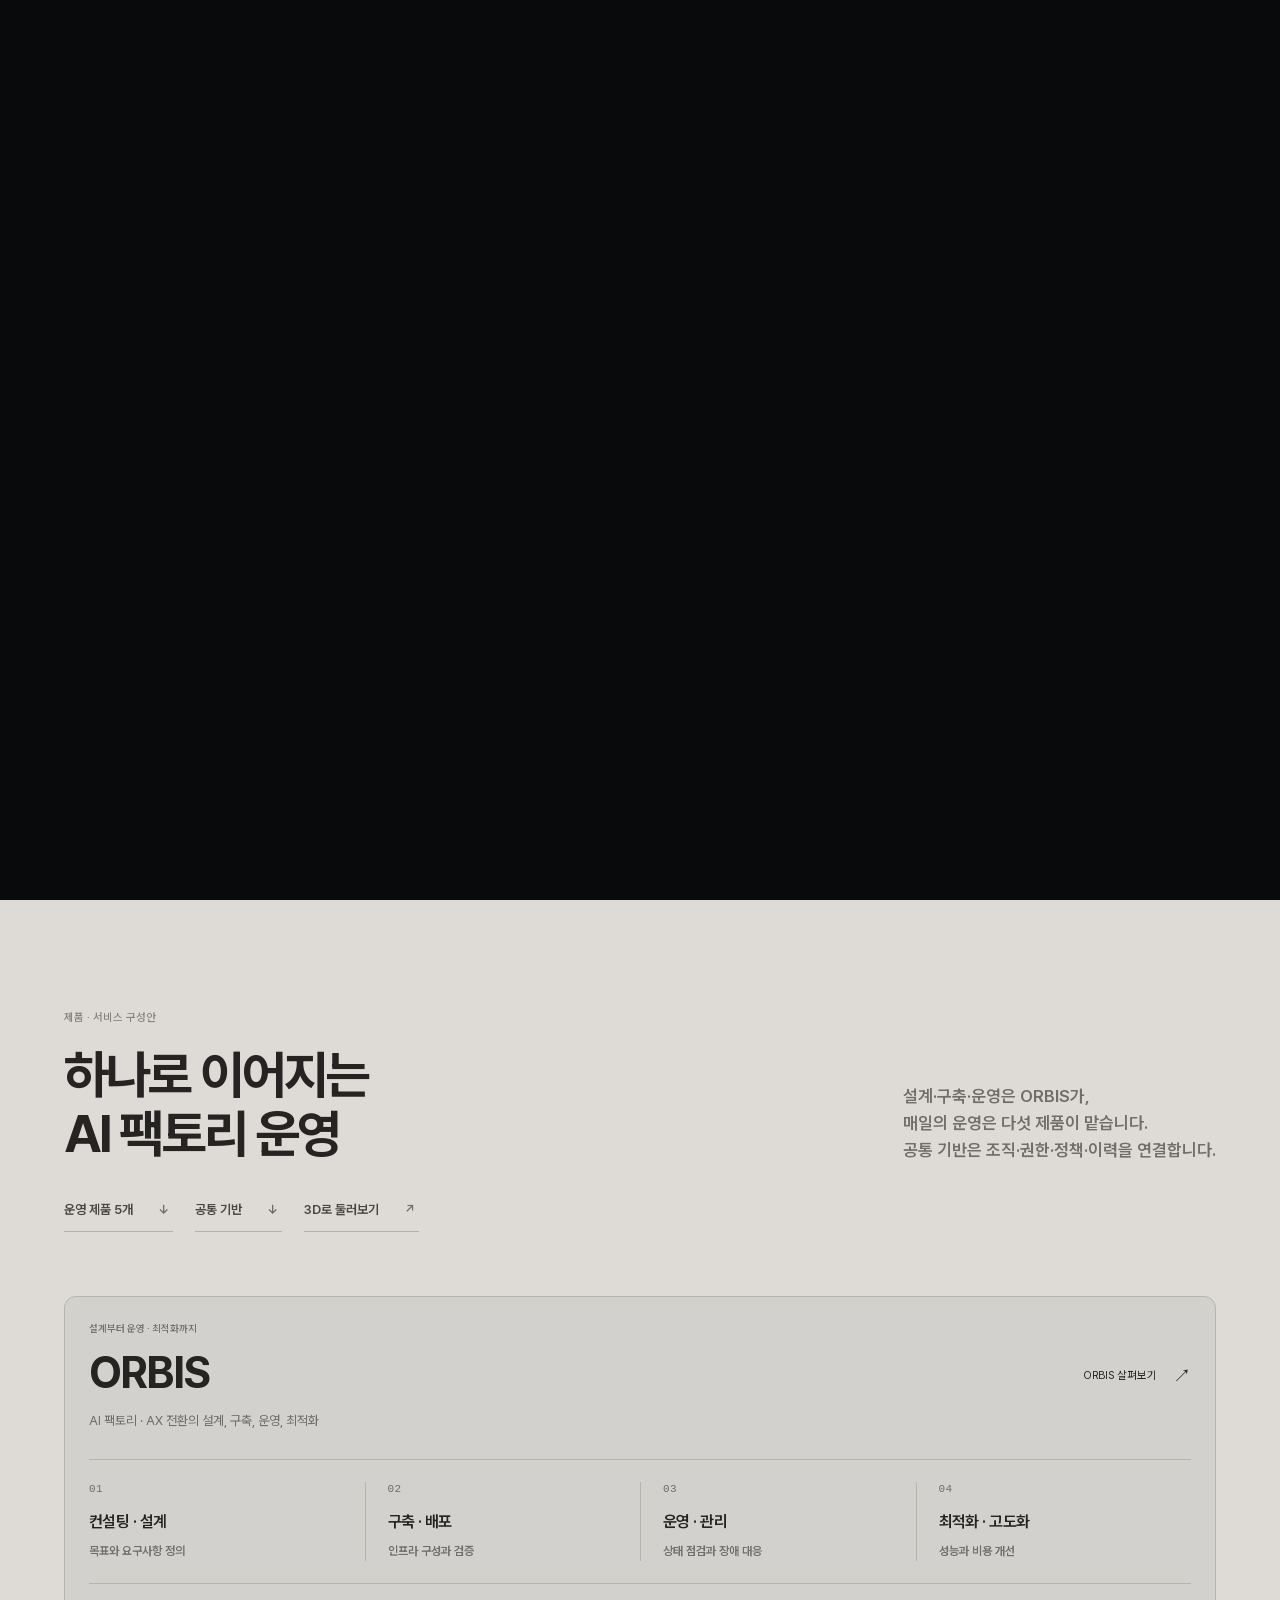
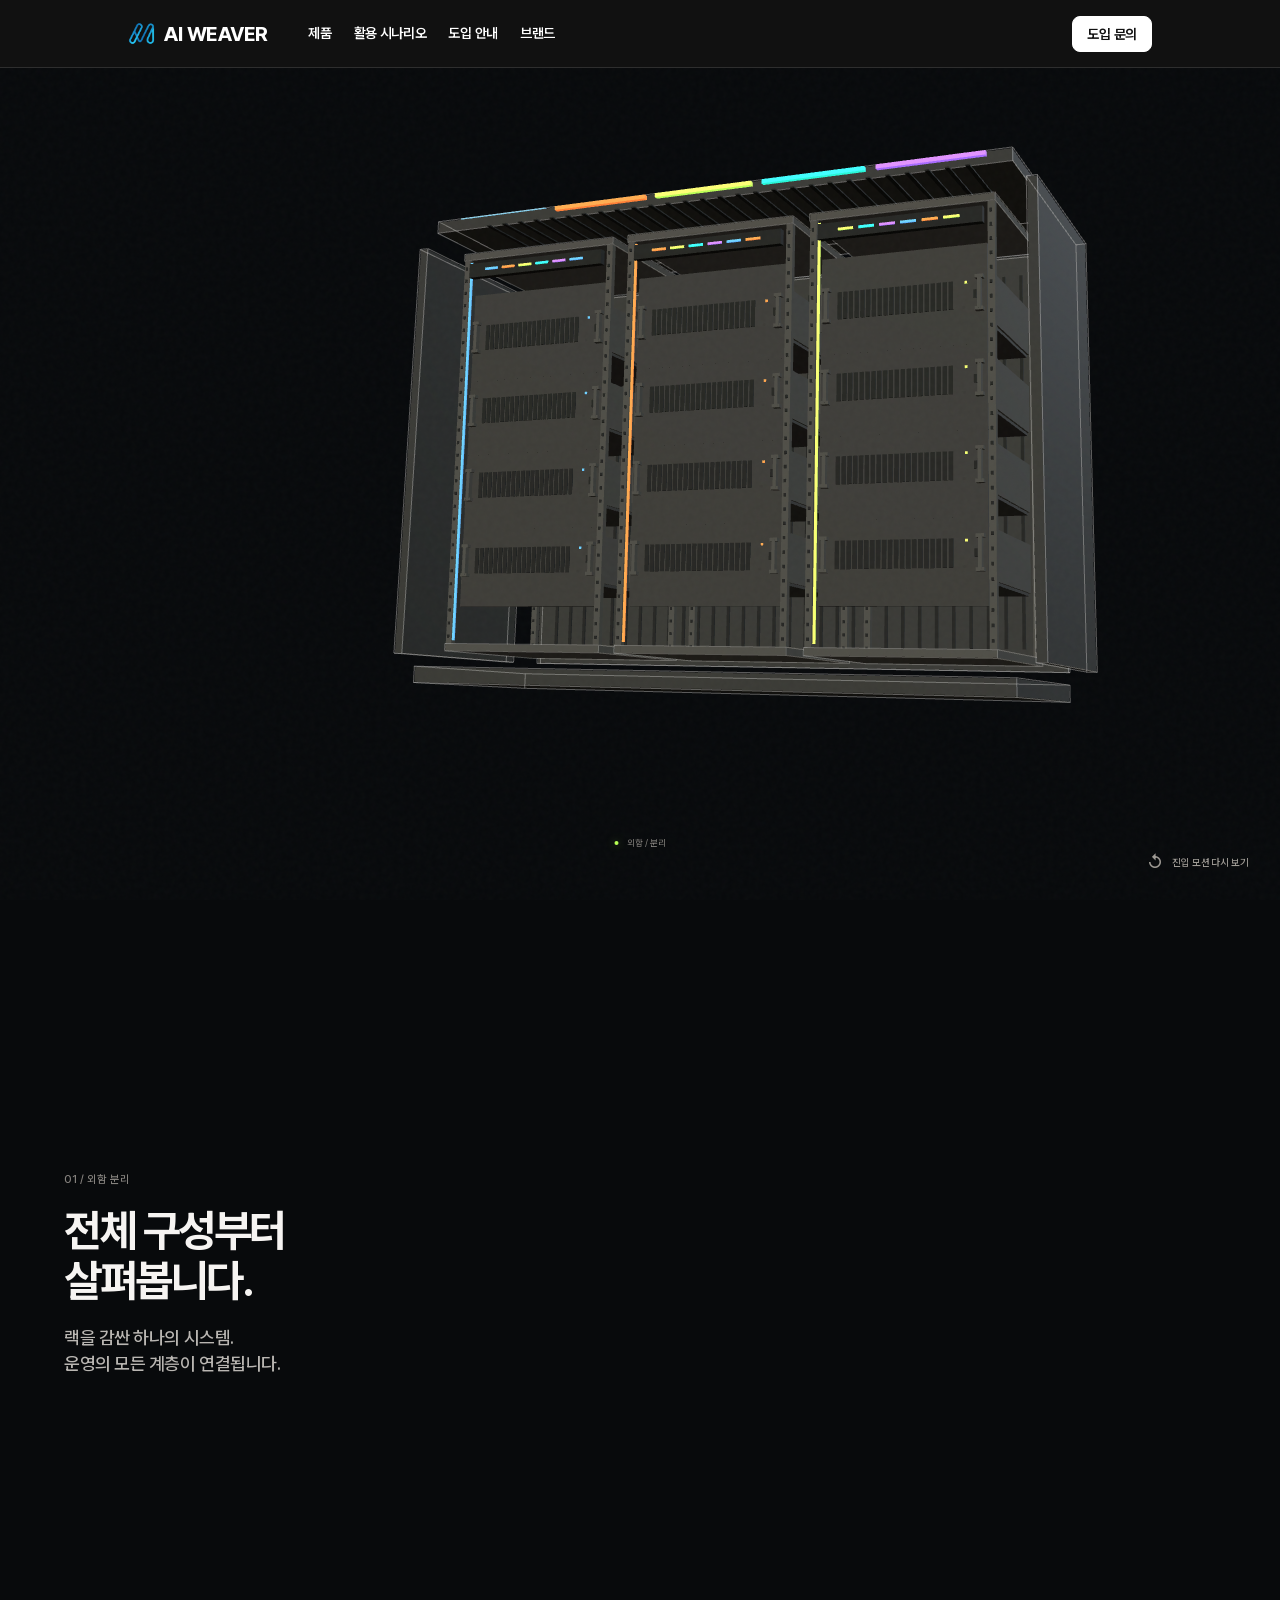
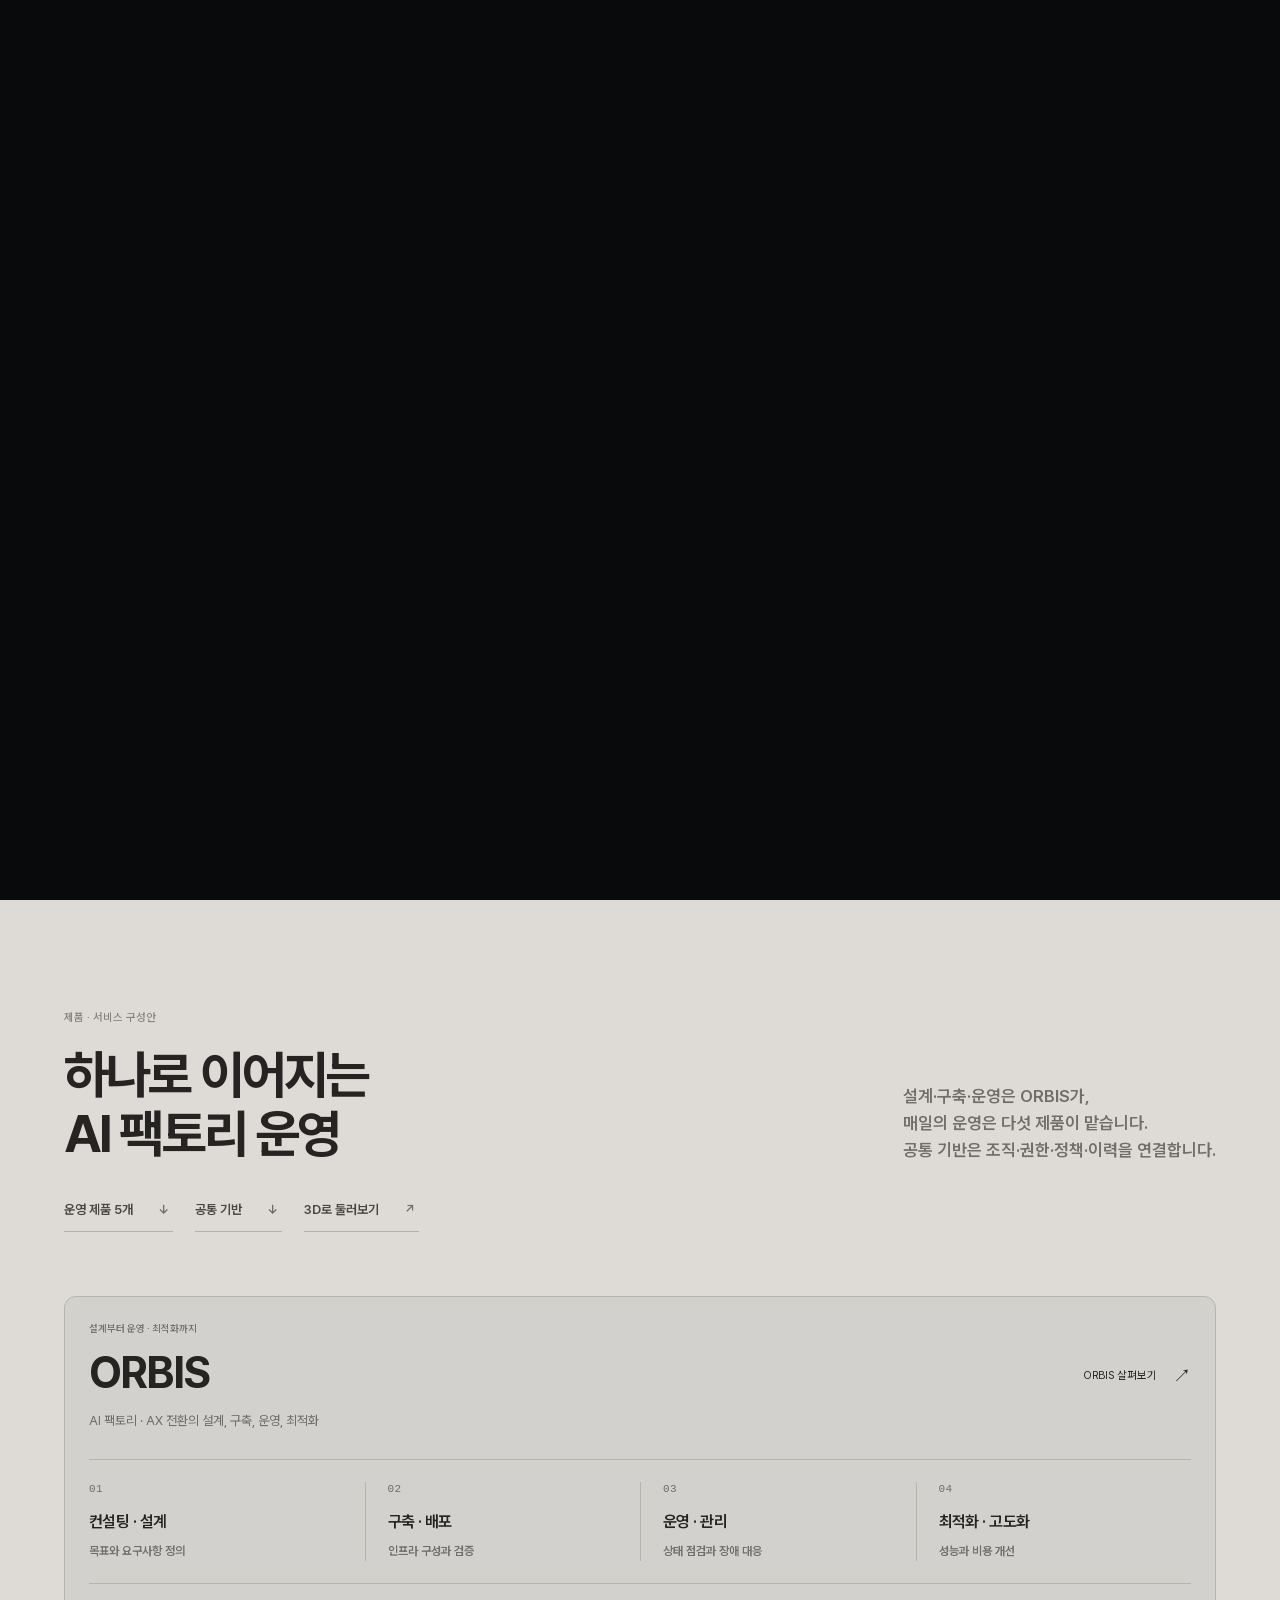
